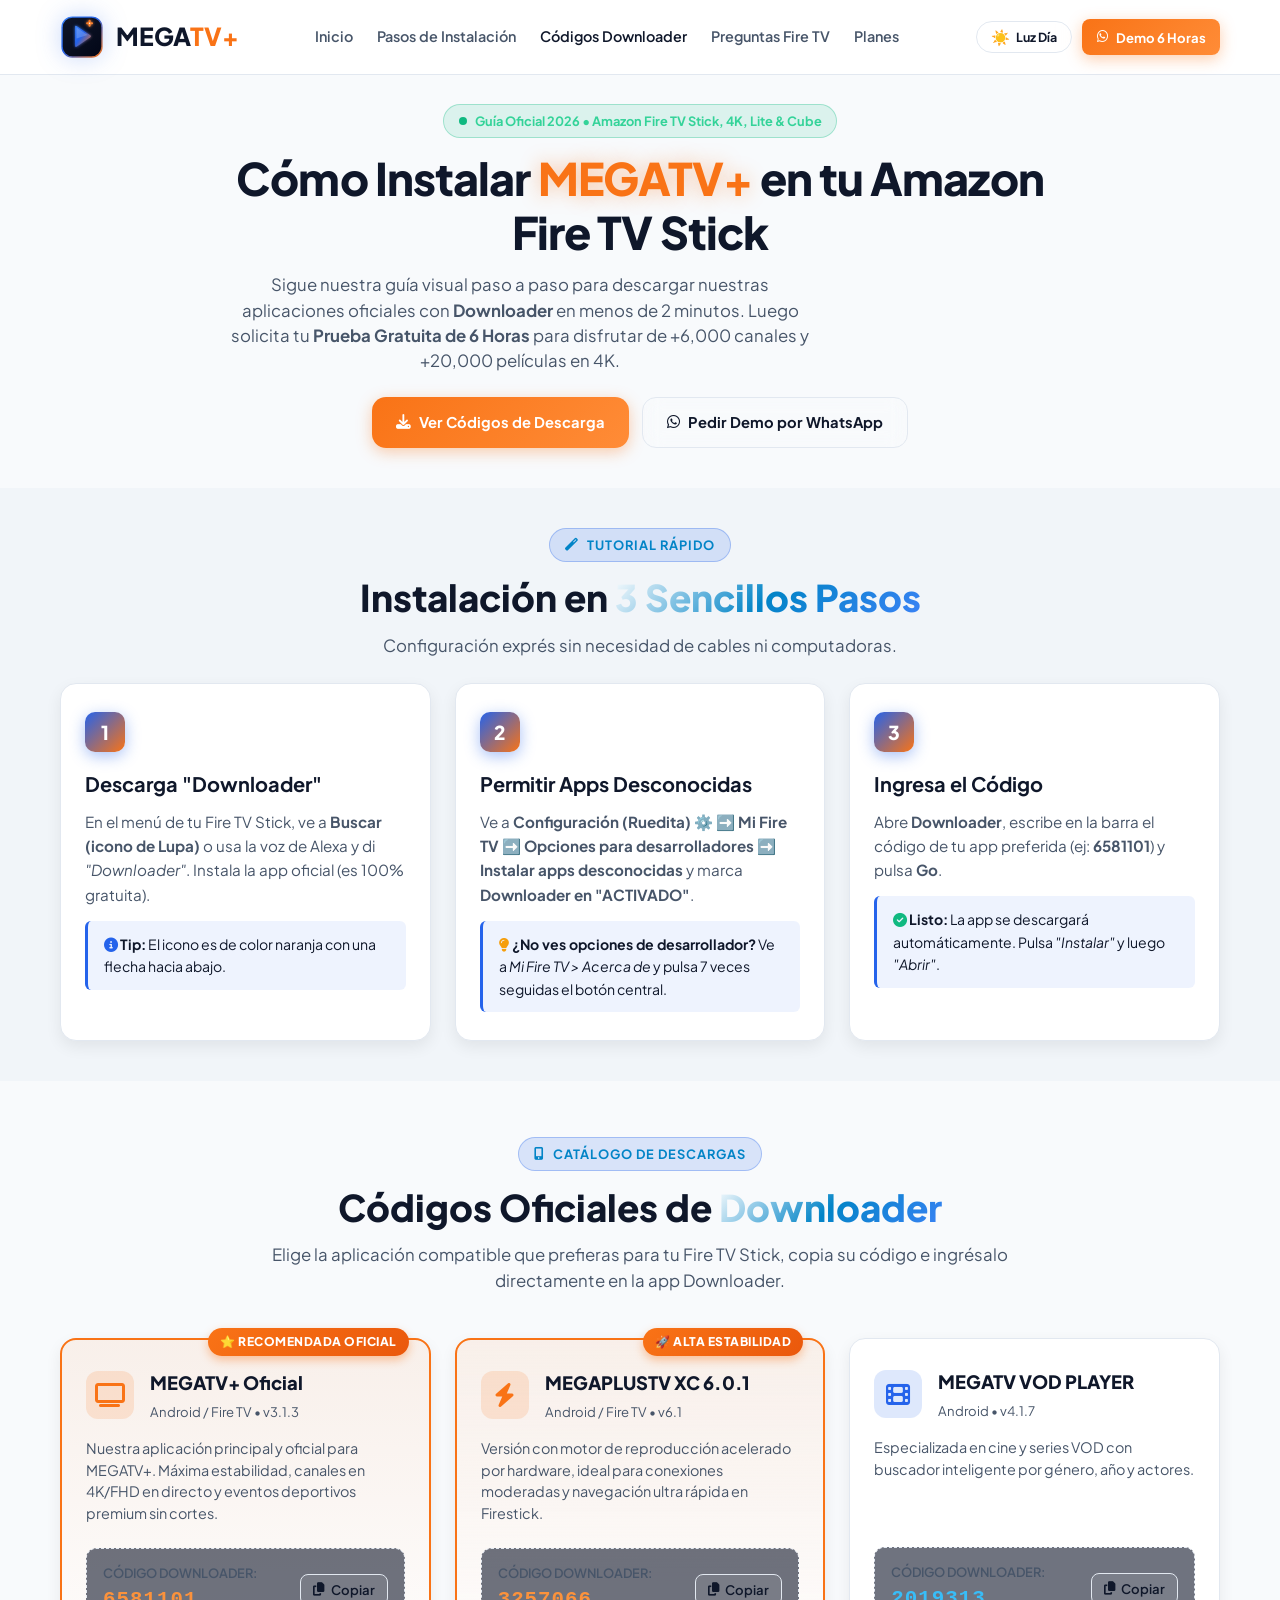
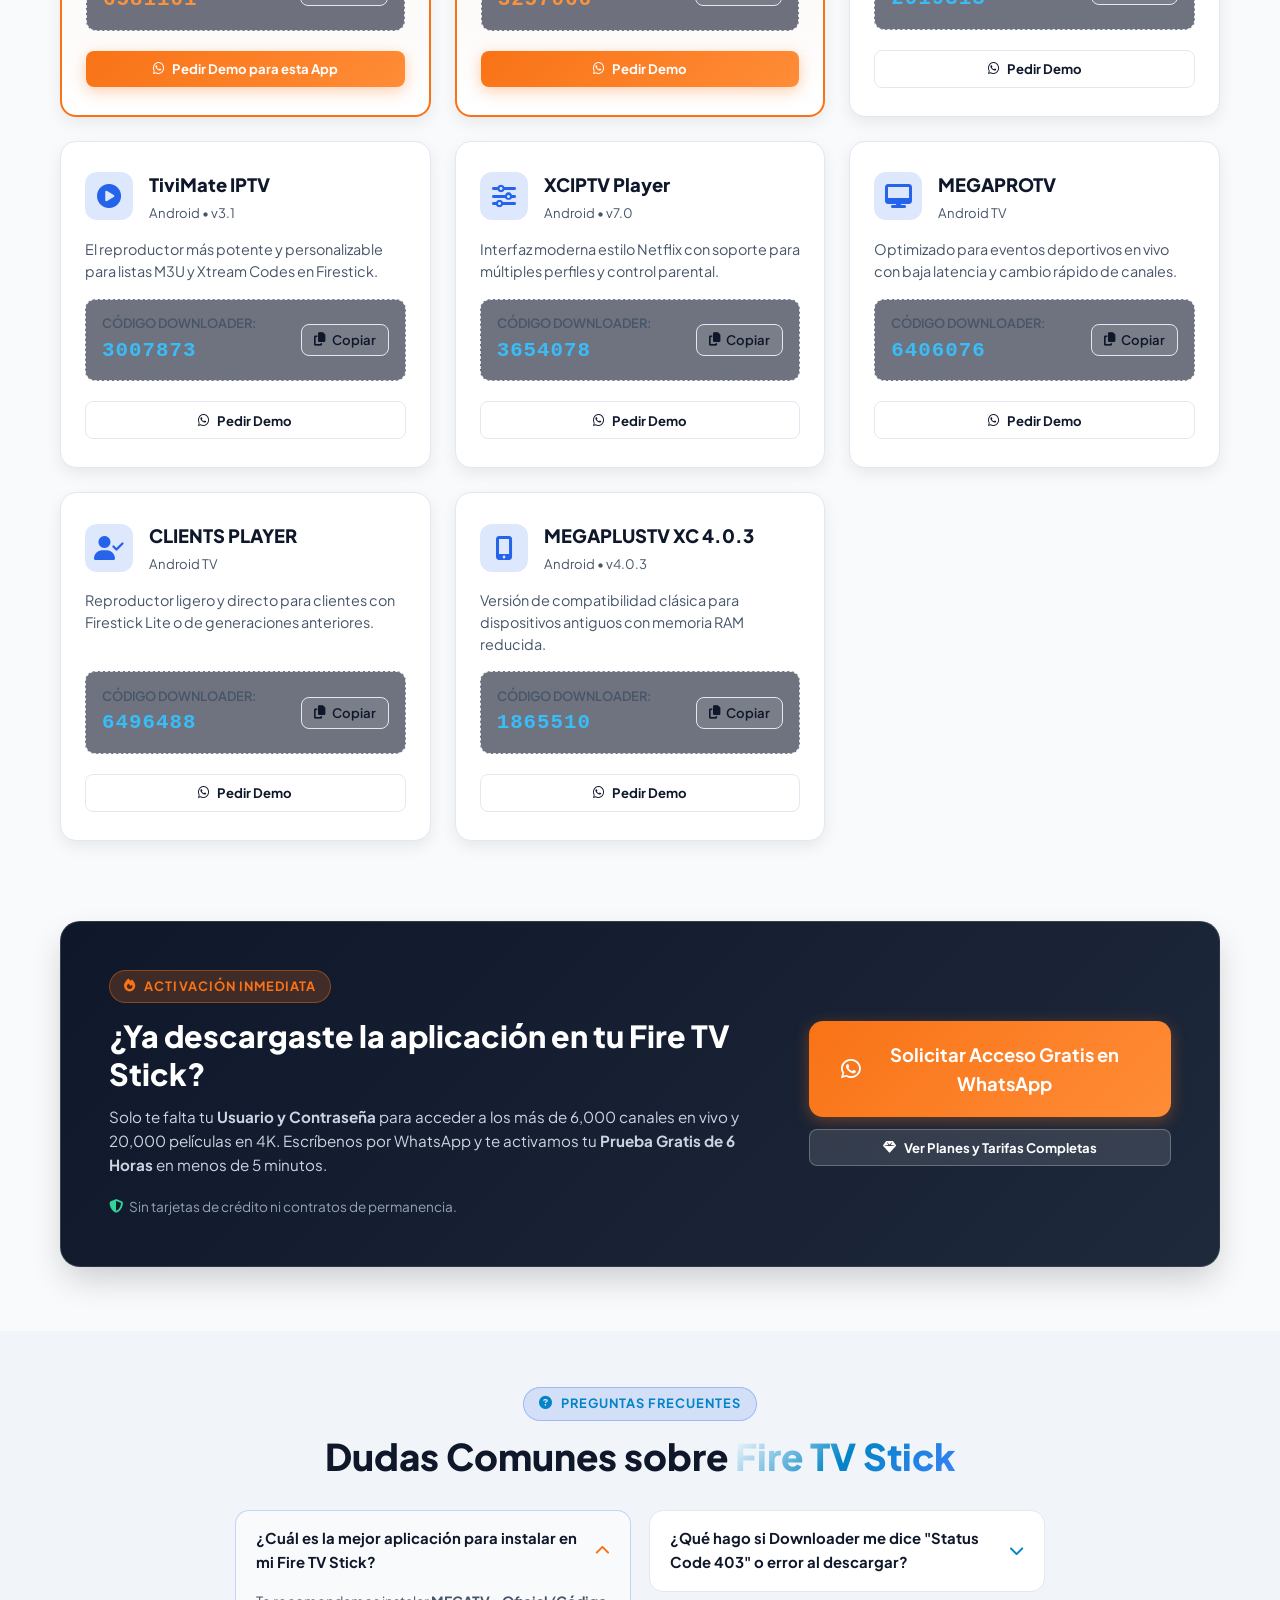
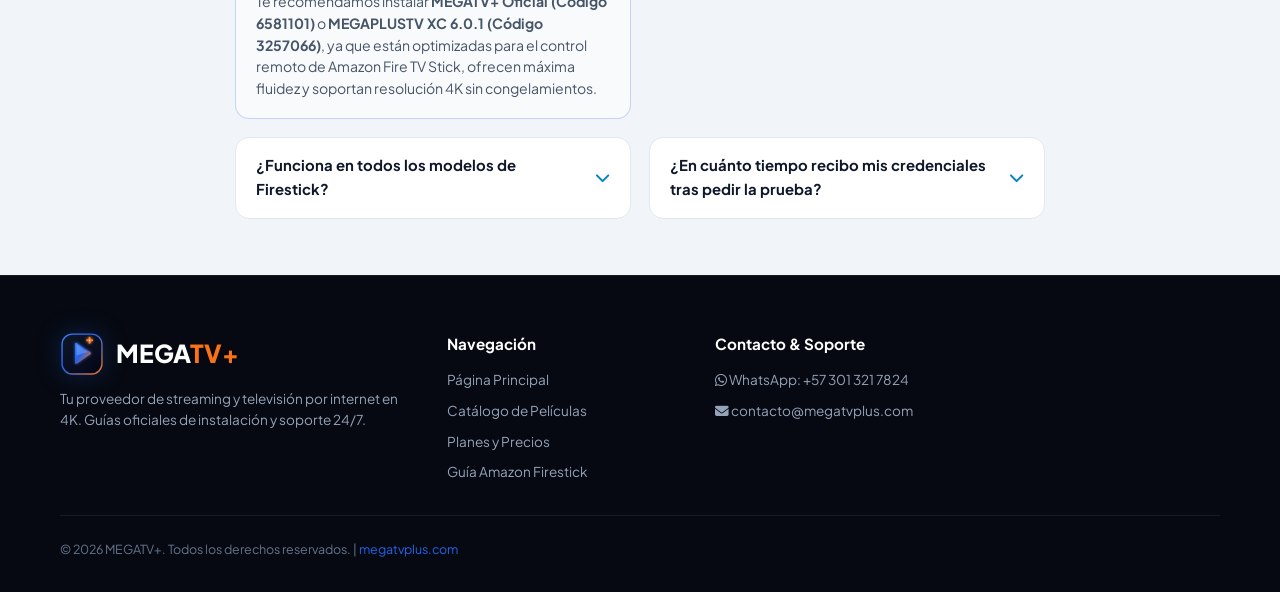
==== fire-stick.html @ 93d2b411 "feat(seo): add dedicated Amazon Fire TV Stick landing page with Downloader codes, guide, and Schema " ====
<!DOCTYPE html>
<html lang="es">
<head>
    <meta charset="UTF-8">
    <meta name="viewport" content="width=device-width, initial-scale=1.0">
    <title>Cómo Instalar MEGATV+ en Amazon Fire TV Stick | Guía 2026 & Códigos Downloader</title>
    
    <!-- Meta SEO Básico y Posicionamiento Internacional -->
    <meta name="description" content="Guía paso a paso 2026: Cómo instalar MEGATV+ en Amazon Fire TV Stick con la app Downloader. Códigos oficiales de descarga directa y solicita tu prueba gratis de 6 horas.">
    <meta name="keywords" content="como instalar iptv en firestick, instalar megatv fire tv stick, codigos downloader megatv, megatv plus downloader, tivimate firestick, megatv plus fire stick, iptv amazon fire tv, demo gratis iptv 6 horas">
    <meta name="author" content="MegaTV">
    <meta name="robots" content="index, follow, max-snippet:-1, max-image-preview:large, max-video-preview:-1">
    <link rel="canonical" href="https://megatvplus.com/fire-stick.html">

    <!-- Open Graph / Redes Sociales (Facebook, WhatsApp) -->
    <meta property="og:type" content="article">
    <meta property="og:site_name" content="MegaTV">
    <meta property="og:title" content="Cómo Instalar MEGATV+ en Amazon Fire TV Stick | Códigos Downloader Oficiales">
    <meta property="og:description" content="Aprende a instalar MEGATV+ en tu Amazon Firestick en 3 pasos con la app Downloader. Códigos oficiales y demo gratis de 6 horas por WhatsApp.">
    <meta property="og:image" content="https://images.unsplash.com/photo-1593784991095-a205069470b6?w=1200&auto=format&fit=crop&q=80">
    <meta property="og:url" content="https://megatvplus.com/fire-stick.html">
    <meta property="og:locale" content="es_LA">

    <!-- Twitter Cards -->
    <meta name="twitter:card" content="summary_large_image">
    <meta name="twitter:title" content="Guía de Instalación MEGATV+ en Amazon Fire TV Stick (2026)">
    <meta name="twitter:description" content="Descarga nuestras aplicaciones en tu Fire TV Stick con códigos de Downloader y activa tu prueba gratis de 6 horas.">
    <meta name="twitter:image" content="https://images.unsplash.com/photo-1593784991095-a205069470b6?w=1200&auto=format&fit=crop&q=80">

    <!-- Google Fonts & Font Awesome Icons -->
    <link rel="preconnect" href="https://fonts.googleapis.com">
    <link rel="preconnect" href="https://fonts.gstatic.com" crossorigin>
    <link href="https://fonts.googleapis.com/css2?family=Plus+Jakarta+Sans:wght@400;500;600;700;800&display=swap" rel="stylesheet">
    <link rel="stylesheet" href="https://cdnjs.cloudflare.com/ajax/libs/font-awesome/6.5.1/css/all.min.css" integrity="sha512-DTOQO9RWCH3ppGqcWaEA1BIZOC6xxalwEsw9c2QQeAIftl+Vegovlnee1c9QX4TctnWMn13TZye+giMm8e2LwA==" crossorigin="anonymous" referrerpolicy="no-referrer" />

    <!-- Favicon e Iconos -->
    <link rel="icon" type="image/svg+xml" href="assets/favicon.svg">
    <link rel="icon" type="image/png" sizes="128x128" href="assets/favicon.png">
    <link rel="apple-touch-icon" href="assets/favicon.png">

    <!-- Estilos CSS -->
    <link rel="stylesheet" href="css/styles.css?v=2.2">

    <!-- Estilos Específicos para la Guía y Apps Grid -->
    <style>
        .hero-guide {
            padding-top: 6.5rem;
            padding-bottom: 2rem;
            min-height: auto;
            display: block;
            text-align: center;
        }
        .guide-step-card {
            background: var(--bg-card);
            border: 1px solid var(--border-color);
            border-radius: 16px;
            padding: 1.75rem 1.5rem;
            position: relative;
            box-shadow: var(--shadow-md);
            transition: transform 0.3s ease, border-color 0.3s ease;
        }
        .guide-step-card:hover {
            transform: translateY(-4px);
            border-color: var(--primary);
        }
        .step-badge {
            display: inline-flex;
            align-items: center;
            justify-content: center;
            width: 40px;
            height: 40px;
            background: linear-gradient(135deg, var(--primary), var(--accent));
            color: #ffffff;
            font-size: 1.2rem;
            font-weight: 800;
            border-radius: 10px;
            margin-bottom: 1rem;
            box-shadow: 0 4px 15px rgba(37, 99, 235, 0.4);
        }
        .step-title {
            font-size: 1.25rem;
            font-weight: 700;
            color: var(--text-main);
            margin-bottom: 0.6rem;
        }
        .step-desc {
            color: var(--text-muted);
            line-height: 1.6;
            font-size: 0.95rem;
        }
        .step-tip {
            margin-top: 0.85rem;
            padding: 0.75rem 1rem;
            background: rgba(37, 99, 235, 0.08);
            border-left: 3px solid var(--primary);
            border-radius: 6px;
            font-size: 0.88rem;
            color: var(--text-main);
        }
        .apps-grid {
            display: grid;
            grid-template-columns: repeat(auto-fill, minmax(280px, 1fr));
            gap: 1.5rem;
            margin-top: 2rem;
        }
        .app-item-card {
            background: var(--bg-card);
            border: 1px solid var(--border-color);
            border-radius: 16px;
            padding: 1.75rem 1.5rem;
            display: flex;
            flex-direction: column;
            justify-content: space-between;
            position: relative;
            box-shadow: var(--shadow-md);
            transition: all 0.3s ease;
        }
        .app-item-card:hover {
            transform: translateY(-5px);
            border-color: var(--accent);
            box-shadow: var(--shadow-lg);
        }
        .app-item-card.featured {
            border: 2px solid var(--accent);
            background: linear-gradient(180deg, rgba(249, 115, 22, 0.08) 0%, var(--bg-card) 100%);
        }
        .featured-pill {
            position: absolute;
            top: -12px;
            right: 20px;
            background: linear-gradient(135deg, var(--accent), #ea580c);
            color: #ffffff;
            font-size: 0.75rem;
            font-weight: 800;
            text-transform: uppercase;
            padding: 0.25rem 0.75rem;
            border-radius: 20px;
            letter-spacing: 0.5px;
            box-shadow: 0 4px 10px rgba(249, 115, 22, 0.4);
        }
        .app-header {
            display: flex;
            align-items: center;
            gap: 1rem;
            margin-bottom: 1rem;
        }
        .app-icon-box {
            width: 48px;
            height: 48px;
            border-radius: 12px;
            background: rgba(37, 99, 235, 0.15);
            display: flex;
            align-items: center;
            justify-content: center;
            color: var(--primary);
            font-size: 1.5rem;
            flex-shrink: 0;
        }
        .app-item-card.featured .app-icon-box {
            background: rgba(249, 115, 22, 0.15);
            color: var(--accent);
        }
        .app-name {
            font-size: 1.15rem;
            font-weight: 800;
            color: var(--text-main);
            margin: 0;
        }
        .app-meta {
            font-size: 0.82rem;
            color: var(--text-muted);
            margin-top: 0.2rem;
        }
        .app-code-box {
            background: rgba(15, 23, 42, 0.6);
            border: 1px dashed var(--border-color);
            border-radius: 10px;
            padding: 0.85rem 1rem;
            margin: 1rem 0 1.25rem 0;
            display: flex;
            align-items: center;
            justify-content: space-between;
        }
        .app-code-label {
            font-size: 0.8rem;
            color: var(--text-muted);
            text-transform: uppercase;
            font-weight: 600;
        }
        .app-code-num {
            font-size: 1.3rem;
            font-weight: 800;
            color: #38bdf8;
            letter-spacing: 1px;
            font-family: monospace;
        }
        .app-item-card.featured .app-code-num {
            color: #fb923c;
        }
        .copy-code-btn {
            background: rgba(255, 255, 255, 0.08);
            color: var(--text-main);
            border: 1px solid var(--border-color);
            border-radius: 8px;
            padding: 0.4rem 0.75rem;
            font-size: 0.82rem;
            font-weight: 600;
            cursor: pointer;
            transition: all 0.2s ease;
            display: inline-flex;
            align-items: center;
            gap: 0.4rem;
        }
        .copy-code-btn:hover {
            background: var(--primary);
            color: #ffffff;
            border-color: var(--primary);
        }
        .copy-code-btn.copied {
            background: #10b981;
            color: #ffffff;
            border-color: #10b981;
        }
        .step-indicator-grid {
            display: grid;
            grid-template-columns: repeat(3, 1fr);
            gap: 1.5rem;
            margin-top: 1.5rem;
        }
        @media (max-width: 768px) {
            .step-indicator-grid {
                grid-template-columns: 1fr;
            }
        }
    </style>

    <!-- Schema.org HowTo & FAQPage JSON-LD -->
    <script type="application/ld+json">
    {
      "@context": "https://schema.org",
      "@graph": [
        {
          "@type": "HowTo",
          "name": "Cómo Instalar MEGATV+ en Amazon Fire TV Stick con Downloader",
          "description": "Guía paso a paso para descargar e instalar las aplicaciones oficiales de MEGATV+ en cualquier Amazon Fire TV Stick mediante la app Downloader.",
          "totalTime": "PT5M",
          "supply": [
            {
              "@type": "HowToSupply",
              "name": "Conexión a Internet"
            },
            {
              "@type": "HowToSupply",
              "name": "Dispositivo Amazon Fire TV Stick"
            }
          ],
          "tool": [
            {
              "@type": "HowToTool",
              "name": "App Downloader de Amazon Appstore"
            }
          ],
          "step": [
            {
              "@type": "HowToStep",
              "name": "Instalar Downloader",
              "text": "En tu Fire TV Stick, ve a la opción Buscar (Lupa), escribe 'Downloader' y descárgala gratis desde la tienda de Amazon.",
              "position": 1
            },
            {
              "@type": "HowToStep",
              "name": "Habilitar Apps Desconocidas",
              "text": "Ve a Configuración > Mi Fire TV > Opciones para desarrolladores e ingresa a 'Instalar apps desconocidas' para activar el permiso a Downloader.",
              "position": 2
            },
            {
              "@type": "HowToStep",
              "name": "Ingresar el Código de MEGATV+",
              "text": "Abre Downloader, escribe el código 6581101 (para MEGATV+) o 3257066 (para MEGAPLUSTV XC) y pulsa 'Go' para descargar e instalar.",
              "position": 3
            },
            {
              "@type": "HowToStep",
              "name": "Solicitar Demo y Activar",
              "text": "Abre la app instalada y solicita tu prueba gratis de 6 horas por WhatsApp para recibir tu usuario y contraseña de inmediato.",
              "position": 4
            }
          ]
        },
        {
          "@type": "FAQPage",
          "@id": "https://megatvplus.com/fire-stick.html#faq",
          "mainEntity": [
            {
              "@type": "Question",
              "name": "¿Cuál es el código de Downloader para MEGATV+ en Firestick?",
              "acceptedAnswer": {
                "@type": "Answer",
                "text": "El código oficial recomendado para la aplicación principal MEGATV+ en Fire TV es 6581101. También puedes usar MEGAPLUSTV XC con el código 3257066 o TiviMate con el código 3007873."
              }
            },
            {
              "@type": "Question",
              "name": "¿Qué hago si no me aparecen las Opciones para Desarrolladores en mi Firestick?",
              "acceptedAnswer": {
                "@type": "Answer",
                "text": "En los Fire TV más recientes, ve a Configuración > Mi Fire TV > Acerca de, y presiona el botón central del control 7 veces consecutivas sobre el nombre de tu dispositivo hasta que aparezca el mensaje 'Ya eres un desarrollador'."
              }
            },
            {
              "@type": "Question",
              "name": "¿Puedo probar el servicio gratis en mi Fire TV antes de pagar?",
              "acceptedAnswer": {
                "@type": "Answer",
                "text": "Sí, ofrecemos una prueba de demostración gratuita de 6 horas para que pruebes los más de 6,000 canales y 20,000 películas en 4K en tu Firestick sin tarjeta de crédito."
              }
            }
          ]
        }
      ]
    }
    </script>
</head>
<body>

    <!-- ==========================================================================
         1. ENCABEZADO Y NAVEGACIÓN
         ========================================================================== -->
    <header class="header">
        <div class="container nav-container">
            <a href="index.html" class="logo">
                <div class="logo-icon">
                    <img src="assets/favicon.svg" alt="MEGATV+ Logo" style="width: 100%; height: 100%; display: block;">
                </div>
                <div class="logo-text">MEGA<span>TV+</span></div>
            </a>

            <nav class="nav-menu" id="navMenu">
                <a href="index.html#inicio" class="nav-link">Inicio</a>
                <a href="#pasos" class="nav-link">Pasos de Instalación</a>
                <a href="#apps" class="nav-link active">Códigos Downloader</a>
                <a href="#faq-firestick" class="nav-link">Preguntas Fire TV</a>
                <a href="index.html#planes" class="nav-link">Planes</a>
            </nav>

            <div class="nav-actions">
                <button class="theme-switch-btn" id="themeSwitchBtn" aria-label="Cambiar tema">
                    <span class="theme-switch-icon" id="themeSwitchIcon">☀️</span>
                    <span class="theme-switch-text" id="themeSwitchText">Luz Día</span>
                </button>
                <a href="https://wa.me/573013217824?text=Hola!%20Tengo%20un%20Amazon%20Fire%20TV%20Stick%20y%20quiero%20mi%20Prueba%20Gratis%20de%206%20horas%20de%20MEGATV%2B." target="_blank" rel="noopener noreferrer" class="btn btn-primary btn-sm">
                    <i class="fab fa-whatsapp"></i> Demo 6 Horas
                </a>
            </div>
        </div>
    </header>

    <!-- ==========================================================================
         2. HERO SECTION COMPACTA (SIN SCROLL EXCESIVO)
         ========================================================================== -->
    <section class="hero-guide">
        <div class="container">
            <div style="max-width: 820px; margin: 0 auto; text-align: center;">
                <div class="hero-badge-live" style="margin-bottom: 0.85rem;">
                    <span class="pulse-dot"></span> Guía Oficial 2026 • Amazon Fire TV Stick, 4K, Lite & Cube
                </div>
                <h1 class="hero-title" style="font-size: clamp(1.85rem, 4.5vw, 2.8rem); margin-bottom: 0.85rem; line-height: 1.2;">
                    Cómo Instalar <span class="highlight-orange">MEGATV+</span> en tu Amazon Fire TV Stick
                </h1>
                <p class="hero-subtitle" style="font-size: 1.05rem; margin-bottom: 1.5rem; line-height: 1.5;">
                    Sigue nuestra guía visual paso a paso para descargar nuestras aplicaciones oficiales con <strong>Downloader</strong> en menos de 2 minutos. Luego solicita tu <strong>Prueba Gratuita de 6 Horas</strong> para disfrutar de +6,000 canales y +20,000 películas en 4K.
                </p>
                <div class="hero-cta-group" style="justify-content: center; margin-bottom: 0.5rem;">
                    <a href="#apps" class="btn btn-primary">
                        <i class="fas fa-download"></i> Ver Códigos de Descarga
                    </a>
                    <a href="https://wa.me/573013217824?text=Hola!%20Ya%20tengo%20instalada%20la%20app%20en%20mi%20Amazon%20Fire%20TV%20Stick%20y%20quiero%20mi%20Prueba%20Gratis%20de%206%20horas%20de%20MEGATV%2B." target="_blank" rel="noopener noreferrer" class="btn btn-secondary">
                        <i class="fab fa-whatsapp"></i> Pedir Demo por WhatsApp
                    </a>
                </div>
            </div>
        </div>
    </section>

    <!-- ==========================================================================
         3. GUÍA EN 3 PASOS (COMPACTA)
         ========================================================================== -->
    <section id="pasos" style="padding: 2.5rem 0; background: var(--bg-secondary);">
        <div class="container">
            <div class="section-header" style="margin-bottom: 1.5rem;">
                <span class="section-tag"><i class="fas fa-magic"></i> Tutorial Rápido</span>
                <h2 class="section-title">Instalación en <span class="gradient-text">3 Sencillos Pasos</span></h2>
                <p class="section-subtitle">Configuración exprés sin necesidad de cables ni computadoras.</p>
            </div>

            <div class="step-indicator-grid">
                <!-- Paso 1 -->
                <div class="guide-step-card">
                    <div class="step-badge">1</div>
                    <h3 class="step-title">Descarga "Downloader"</h3>
                    <p class="step-desc">
                        En el menú de tu Fire TV Stick, ve a <strong>Buscar (icono de Lupa)</strong> o usa la voz de Alexa y di <em>"Downloader"</em>. Instala la app oficial (es 100% gratuita).
                    </p>
                    <div class="step-tip">
                        <i class="fas fa-info-circle" style="color: var(--primary);"></i> <strong>Tip:</strong> El icono es de color naranja con una flecha hacia abajo.
                    </div>
                </div>

                <!-- Paso 2 -->
                <div class="guide-step-card">
                    <div class="step-badge">2</div>
                    <h3 class="step-title">Permitir Apps Desconocidas</h3>
                    <p class="step-desc">
                        Ve a <strong>Configuración (Ruedita) ⚙️ ➡️ Mi Fire TV ➡️ Opciones para desarrolladores ➡️ Instalar apps desconocidas</strong> y marca <strong>Downloader en "ACTIVADO"</strong>.
                    </p>
                    <div class="step-tip">
                        <i class="fas fa-lightbulb" style="color: #f59e0b;"></i> <strong>¿No ves opciones de desarrollador?</strong> Ve a <em>Mi Fire TV > Acerca de</em> y pulsa 7 veces seguidas el botón central.
                    </div>
                </div>

                <!-- Paso 3 -->
                <div class="guide-step-card">
                    <div class="step-badge">3</div>
                    <h3 class="step-title">Ingresa el Código</h3>
                    <p class="step-desc">
                        Abre <strong>Downloader</strong>, escribe en la barra el código de tu app preferida (ej: <strong>6581101</strong>) y pulsa <strong>Go</strong>.
                    </p>
                    <div class="step-tip">
                        <i class="fas fa-check-circle" style="color: #10b981;"></i> <strong>Listo:</strong> La app se descargará automáticamente. Pulsa <em>"Instalar"</em> y luego <em>"Abrir"</em>.
                    </div>
                </div>
            </div>
        </div>
    </section>

    <!-- ==========================================================================
         4. VITRINA DE APLICACIONES Y CÓDIGOS DOWNLOADER
         ========================================================================== -->
    <section id="apps" style="padding: 3.5rem 0;">
        <div class="container">
            <div class="section-header">
                <span class="section-tag"><i class="fas fa-mobile-alt"></i> Catálogo de Descargas</span>
                <h2 class="section-title">Códigos Oficiales de <span class="gradient-text">Downloader</span></h2>
                <p class="section-subtitle">Elige la aplicación compatible que prefieras para tu Fire TV Stick, copia su código e ingrésalo directamente en la app Downloader.</p>
            </div>

            <div class="apps-grid">
                
                <!-- 1. MEGATV+ Oficial (DESTACADA) -->
                <div class="app-item-card featured">
                    <span class="featured-pill">⭐ RECOMENDADA OFICIAL</span>
                    <div>
                        <div class="app-header">
                            <div class="app-icon-box">
                                <i class="fas fa-tv"></i>
                            </div>
                            <div>
                                <h3 class="app-name">MEGATV+ Oficial</h3>
                                <div class="app-meta">Android / Fire TV • v3.1.3</div>
                            </div>
                        </div>
                        <p style="font-size: 0.9rem; color: var(--text-muted); line-height: 1.5; margin-bottom: 0.5rem;">
                            Nuestra aplicación principal y oficial para MEGATV+. Máxima estabilidad, canales en 4K/FHD en directo y eventos deportivos premium sin cortes.
                        </p>
                    </div>

                    <div>
                        <div class="app-code-box">
                            <div>
                                <div class="app-code-label">Código Downloader:</div>
                                <div class="app-code-num" id="code-megatvplus">6581101</div>
                            </div>
                            <button class="copy-code-btn" onclick="copyCode('6581101', this)">
                                <i class="fas fa-copy"></i> Copiar
                            </button>
                        </div>
                        <a href="https://wa.me/573013217824?text=Hola!%20Ya%20descargu%C3%A9%20MEGATV%2B%20(c%C3%B3digo%206581101)%20en%20mi%20Fire%20TV%20Stick%20y%20quiero%20mi%20Prueba%20Gratis%20de%206%20horas." target="_blank" rel="noopener noreferrer" class="btn btn-primary btn-full btn-sm">
                            <i class="fab fa-whatsapp"></i> Pedir Demo para esta App
                        </a>
                    </div>
                </div>

                <!-- 2. MEGAPLUSTV XC 6.0.1 (DESTACADA ALTERNATIVA) -->
                <div class="app-item-card featured">
                    <span class="featured-pill">🚀 ALTA ESTABILIDAD</span>
                    <div>
                        <div class="app-header">
                            <div class="app-icon-box">
                                <i class="fas fa-bolt"></i>
                            </div>
                            <div>
                                <h3 class="app-name">MEGAPLUSTV XC 6.0.1</h3>
                                <div class="app-meta">Android / Fire TV • v6.1</div>
                            </div>
                        </div>
                        <p style="font-size: 0.9rem; color: var(--text-muted); line-height: 1.5; margin-bottom: 0.5rem;">
                            Versión con motor de reproducción acelerado por hardware, ideal para conexiones moderadas y navegación ultra rápida en Firestick.
                        </p>
                    </div>

                    <div>
                        <div class="app-code-box">
                            <div>
                                <div class="app-code-label">Código Downloader:</div>
                                <div class="app-code-num">3257066</div>
                            </div>
                            <button class="copy-code-btn" onclick="copyCode('3257066', this)">
                                <i class="fas fa-copy"></i> Copiar
                            </button>
                        </div>
                        <a href="https://wa.me/573013217824?text=Hola!%20Descargu%C3%A9%20MEGAPLUSTV%20XC%20(c%C3%B3digo%203257066)%20en%20mi%20Firestick%20y%20quiero%20mi%20Demo%20Gratis." target="_blank" rel="noopener noreferrer" class="btn btn-primary btn-full btn-sm">
                            <i class="fab fa-whatsapp"></i> Pedir Demo
                        </a>
                    </div>
                </div>

                <!-- 3. MEGATV VOD PLAYER -->
                <div class="app-item-card">
                    <div>
                        <div class="app-header">
                            <div class="app-icon-box">
                                <i class="fas fa-film"></i>
                            </div>
                            <div>
                                <h3 class="app-name">MEGATV VOD PLAYER</h3>
                                <div class="app-meta">Android • v4.1.7</div>
                            </div>
                        </div>
                        <p style="font-size: 0.9rem; color: var(--text-muted); line-height: 1.5;">
                            Especializada en cine y series VOD con buscador inteligente por género, año y actores.
                        </p>
                    </div>

                    <div>
                        <div class="app-code-box">
                            <div>
                                <div class="app-code-label">Código Downloader:</div>
                                <div class="app-code-num">2019313</div>
                            </div>
                            <button class="copy-code-btn" onclick="copyCode('2019313', this)">
                                <i class="fas fa-copy"></i> Copiar
                            </button>
                        </div>
                        <a href="https://wa.me/573013217824?text=Hola!%20Ya%20descargu%C3%A9%20MEGATV%20VOD%20PLAYER%20(c%C3%B3digo%202019313)%20y%20quiero%20mi%20Demo%20Gratis." target="_blank" rel="noopener noreferrer" class="btn btn-secondary btn-full btn-sm">
                            <i class="fab fa-whatsapp"></i> Pedir Demo
                        </a>
                    </div>
                </div>

                <!-- 4. TiviMate -->
                <div class="app-item-card">
                    <div>
                        <div class="app-header">
                            <div class="app-icon-box">
                                <i class="fas fa-play-circle"></i>
                            </div>
                            <div>
                                <h3 class="app-name">TiviMate IPTV</h3>
                                <div class="app-meta">Android • v3.1</div>
                            </div>
                        </div>
                        <p style="font-size: 0.9rem; color: var(--text-muted); line-height: 1.5;">
                            El reproductor más potente y personalizable para listas M3U y Xtream Codes en Firestick.
                        </p>
                    </div>

                    <div>
                        <div class="app-code-box">
                            <div>
                                <div class="app-code-label">Código Downloader:</div>
                                <div class="app-code-num">3007873</div>
                            </div>
                            <button class="copy-code-btn" onclick="copyCode('3007873', this)">
                                <i class="fas fa-copy"></i> Copiar
                            </button>
                        </div>
                        <a href="https://wa.me/573013217824?text=Hola!%20Ya%20instal%C3%A9%20TiviMate%20(c%C3%B3digo%203007873)%20y%20quiero%20mi%20lista%20de%20Prueba%20Gratis." target="_blank" rel="noopener noreferrer" class="btn btn-secondary btn-full btn-sm">
                            <i class="fab fa-whatsapp"></i> Pedir Demo
                        </a>
                    </div>
                </div>

                <!-- 5. XCIPTV -->
                <div class="app-item-card">
                    <div>
                        <div class="app-header">
                            <div class="app-icon-box">
                                <i class="fas fa-sliders-h"></i>
                            </div>
                            <div>
                                <h3 class="app-name">XCIPTV Player</h3>
                                <div class="app-meta">Android • v7.0</div>
                            </div>
                        </div>
                        <p style="font-size: 0.9rem; color: var(--text-muted); line-height: 1.5;">
                            Interfaz moderna estilo Netflix con soporte para múltiples perfiles y control parental.
                        </p>
                    </div>

                    <div>
                        <div class="app-code-box">
                            <div>
                                <div class="app-code-label">Código Downloader:</div>
                                <div class="app-code-num">3654078</div>
                            </div>
                            <button class="copy-code-btn" onclick="copyCode('3654078', this)">
                                <i class="fas fa-copy"></i> Copiar
                            </button>
                        </div>
                        <a href="https://wa.me/573013217824?text=Hola!%20Tengo%20instalado%20XCIPTV%20(c%C3%B3digo%203654078)%20y%20quiero%20mi%20Prueba%20Gratis." target="_blank" rel="noopener noreferrer" class="btn btn-secondary btn-full btn-sm">
                            <i class="fab fa-whatsapp"></i> Pedir Demo
                        </a>
                    </div>
                </div>

                <!-- 6. MEGAPROTV -->
                <div class="app-item-card">
                    <div>
                        <div class="app-header">
                            <div class="app-icon-box">
                                <i class="fas fa-desktop"></i>
                            </div>
                            <div>
                                <h3 class="app-name">MEGAPROTV</h3>
                                <div class="app-meta">Android TV</div>
                            </div>
                        </div>
                        <p style="font-size: 0.9rem; color: var(--text-muted); line-height: 1.5;">
                            Optimizado para eventos deportivos en vivo con baja latencia y cambio rápido de canales.
                        </p>
                    </div>

                    <div>
                        <div class="app-code-box">
                            <div>
                                <div class="app-code-label">Código Downloader:</div>
                                <div class="app-code-num">6406076</div>
                            </div>
                            <button class="copy-code-btn" onclick="copyCode('6406076', this)">
                                <i class="fas fa-copy"></i> Copiar
                            </button>
                        </div>
                        <a href="https://wa.me/573013217824?text=Hola!%20Instal%C3%A9%20MEGAPROTV%20(c%C3%B3digo%206406076)%20y%20quiero%20mi%20Demo%20Gratis." target="_blank" rel="noopener noreferrer" class="btn btn-secondary btn-full btn-sm">
                            <i class="fab fa-whatsapp"></i> Pedir Demo
                        </a>
                    </div>
                </div>

                <!-- 7. CLIENTS PLAYER -->
                <div class="app-item-card">
                    <div>
                        <div class="app-header">
                            <div class="app-icon-box">
                                <i class="fas fa-user-check"></i>
                            </div>
                            <div>
                                <h3 class="app-name">CLIENTS PLAYER</h3>
                                <div class="app-meta">Android TV</div>
                            </div>
                        </div>
                        <p style="font-size: 0.9rem; color: var(--text-muted); line-height: 1.5;">
                            Reproductor ligero y directo para clientes con Firestick Lite o de generaciones anteriores.
                        </p>
                    </div>

                    <div>
                        <div class="app-code-box">
                            <div>
                                <div class="app-code-label">Código Downloader:</div>
                                <div class="app-code-num">6496488</div>
                            </div>
                            <button class="copy-code-btn" onclick="copyCode('6496488', this)">
                                <i class="fas fa-copy"></i> Copiar
                            </button>
                        </div>
                        <a href="https://wa.me/573013217824?text=Hola!%20Instal%C3%A9%20CLIENTS%20PLAYER%20(c%C3%B3digo%206496488)%20y%20quiero%20mi%20Demo%20Gratis." target="_blank" rel="noopener noreferrer" class="btn btn-secondary btn-full btn-sm">
                            <i class="fab fa-whatsapp"></i> Pedir Demo
                        </a>
                    </div>
                </div>

                <!-- 8. MEGAPLUSTV XC 4.0.3 -->
                <div class="app-item-card">
                    <div>
                        <div class="app-header">
                            <div class="app-icon-box">
                                <i class="fas fa-mobile-alt"></i>
                            </div>
                            <div>
                                <h3 class="app-name">MEGAPLUSTV XC 4.0.3</h3>
                                <div class="app-meta">Android • v4.0.3</div>
                            </div>
                        </div>
                        <p style="font-size: 0.9rem; color: var(--text-muted); line-height: 1.5;">
                            Versión de compatibilidad clásica para dispositivos antiguos con memoria RAM reducida.
                        </p>
                    </div>

                    <div>
                        <div class="app-code-box">
                            <div>
                                <div class="app-code-label">Código Downloader:</div>
                                <div class="app-code-num">1865510</div>
                            </div>
                            <button class="copy-code-btn" onclick="copyCode('1865510', this)">
                                <i class="fas fa-copy"></i> Copiar
                            </button>
                        </div>
                        <a href="https://wa.me/573013217824?text=Hola!%20Instal%C3%A9%20MEGAPLUSTV%20XC%204.0.3%20(c%C3%B3digo%201865510)%20y%20quiero%20mi%20Demo%20Gratis." target="_blank" rel="noopener noreferrer" class="btn btn-secondary btn-full btn-sm">
                            <i class="fab fa-whatsapp"></i> Pedir Demo
                        </a>
                    </div>
                </div>

            </div>
        </div>
    </section>

    <!-- ==========================================================================
         5. BANNER CTA DE ACTIVACIÓN (COMPACTO)
         ========================================================================== -->
    <section style="padding: 1.5rem 0 4rem 0;">
        <div class="container">
            <div class="demo-banner">
                <div class="demo-content-grid">
                    <div>
                        <span class="section-tag" style="background: rgba(249, 115, 22, 0.2); border-color: rgba(249, 115, 22, 0.4); color: var(--accent);">
                            <i class="fas fa-fire"></i> Activación Inmediata
                        </span>
                        <h2 class="demo-title">¿Ya descargaste la aplicación en tu Fire TV Stick?</h2>
                        <p class="demo-desc">
                            Solo te falta tu <strong>Usuario y Contraseña</strong> para acceder a los más de 6,000 canales en vivo y 20,000 películas en 4K. Escríbenos por WhatsApp y te activamos tu <strong>Prueba Gratis de 6 Horas</strong> en menos de 5 minutos.
                        </p>
                        <div class="demo-security-note">
                            <i class="fas fa-shield-alt" style="color: #34d399;"></i> Sin tarjetas de crédito ni contratos de permanencia.
                        </div>
                    </div>
                    <div class="demo-actions">
                        <a href="https://wa.me/573013217824?text=Hola!%20Ya%20instal%C3%A9%20la%20app%20en%20mi%20Amazon%20Fire%20TV%20Stick%20y%20quiero%20mis%20datos%20de%20acceso%20para%20la%20Demo%20Gratis%20de%206%20horas." target="_blank" rel="noopener noreferrer" class="btn btn-primary btn-full" style="font-size: 1.15rem; padding: 1.15rem 2rem;">
                            <i class="fab fa-whatsapp" style="font-size: 1.4rem;"></i> Solicitar Acceso Gratis en WhatsApp
                        </a>
                        <a href="index.html#planes" class="btn btn-secondary btn-full btn-sm">
                            <i class="fas fa-gem"></i> Ver Planes y Tarifas Completas
                        </a>
                    </div>
                </div>
            </div>
        </div>
    </section>

    <!-- ==========================================================================
         6. PREGUNTAS FRECUENTES FIRESTICK
         ========================================================================== -->
    <section id="faq-firestick" style="padding: 3.5rem 0; background: var(--bg-secondary);">
        <div class="container" style="max-width: 850px;">
            <div class="section-header" style="margin-bottom: 2rem;">
                <span class="section-tag"><i class="fas fa-question-circle"></i> Preguntas Frecuentes</span>
                <h2 class="section-title">Dudas Comunes sobre <span class="gradient-text">Fire TV Stick</span></h2>
            </div>

            <div class="faq-list">
                <div class="faq-item active">
                    <div class="faq-question">
                        <span>¿Cuál es la mejor aplicación para instalar en mi Fire TV Stick?</span>
                        <i class="fas fa-chevron-down faq-icon"></i>
                    </div>
                    <div class="faq-answer">
                        <p>Te recomendamos instalar <strong>MEGATV+ Oficial (Código 6581101)</strong> o <strong>MEGAPLUSTV XC 6.0.1 (Código 3257066)</strong>, ya que están optimizadas para el control remoto de Amazon Fire TV Stick, ofrecen máxima fluidez y soportan resolución 4K sin congelamientos.</p>
                    </div>
                </div>

                <div class="faq-item">
                    <div class="faq-question">
                        <span>¿Qué hago si Downloader me dice "Status Code 403" o error al descargar?</span>
                        <i class="fas fa-chevron-down faq-icon"></i>
                    </div>
                    <div class="faq-answer">
                        <p>Asegúrate de haber ingresado únicamente los números del código (por ejemplo <code>6581101</code>) sin espacios. Si persiste, verifica que la app Downloader tenga concedidos los permisos de almacenamiento en tu dispositivo.</p>
                    </div>
                </div>

                <div class="faq-item">
                    <div class="faq-question">
                        <span>¿Funciona en todos los modelos de Firestick?</span>
                        <i class="fas fa-chevron-down faq-icon"></i>
                    </div>
                    <div class="faq-answer">
                        <p>Sí, nuestras aplicaciones son 100% compatibles con todos los modelos: Fire TV Stick Lite, Fire TV Stick HD (2ª y 3ª gen), Fire TV Stick 4K, 4K Max y Fire TV Cube.</p>
                    </div>
                </div>

                <div class="faq-item">
                    <div class="faq-question">
                        <span>¿En cuánto tiempo recibo mis credenciales tras pedir la prueba?</span>
                        <i class="fas fa-chevron-down faq-icon"></i>
                    </div>
                    <div class="faq-answer">
                        <p>Nuestro equipo de soporte te responderá por WhatsApp en menos de 5 minutos con tu Usuario, Contraseña y URL del Servidor para que comiences a disfrutar de inmediato.</p>
                    </div>
                </div>
            </div>
        </div>
    </section>

    <!-- ==========================================================================
         7. FOOTER
         ========================================================================== -->
    <footer class="footer">
        <div class="container">
            <div class="footer-grid">
                <div class="footer-brand">
                    <a href="index.html" class="logo">
                        <div class="logo-icon">
                            <img src="assets/favicon.svg" alt="MEGATV+ Logo" style="width: 100%; height: 100%; display: block;">
                        </div>
                        <div class="logo-text">MEGA<span>TV+</span></div>
                    </a>
                    <p>
                        Tu proveedor de streaming y televisión por internet en 4K. Guías oficiales de instalación y soporte 24/7.
                    </p>
                </div>
                <div class="footer-col">
                    <h4>Navegación</h4>
                    <ul class="footer-links">
                        <li><a href="index.html#inicio">Página Principal</a></li>
                        <li><a href="index.html#catalogo">Catálogo de Películas</a></li>
                        <li><a href="index.html#planes">Planes y Precios</a></li>
                        <li><a href="fire-stick.html">Guía Amazon Firestick</a></li>
                    </ul>
                </div>
                <div class="footer-col">
                    <h4>Contacto & Soporte</h4>
                    <ul class="footer-links">
                        <li><a href="https://wa.me/573013217824" target="_blank" rel="noopener noreferrer"><i class="fab fa-whatsapp"></i> WhatsApp: +57 301 321 7824</a></li>
                        <li><a href="mailto:contacto@megatvplus.com"><i class="fas fa-envelope"></i> contacto@megatvplus.com</a></li>
                    </ul>
                </div>
            </div>
            <div class="footer-bottom">
                <p>&copy; 2026 MEGATV+. Todos los derechos reservados. | <a href="index.html" style="color: var(--primary);">megatvplus.com</a></p>
            </div>
        </div>
    </footer>

    <!-- Script de Copiado y Tema -->
    <script>
        // Función para copiar código de Downloader al portapapeles
        function copyCode(code, button) {
            navigator.clipboard.writeText(code).then(() => {
                const originalText = button.innerHTML;
                button.innerHTML = '<i class="fas fa-check"></i> ¡Copiado!';
                button.classList.add('copied');
                setTimeout(() => {
                    button.innerHTML = originalText;
                    button.classList.remove('copied');
                }, 2000);
            }).catch(err => {
                const input = document.createElement('input');
                input.value = code;
                document.body.appendChild(input);
                input.select();
                document.execCommand('copy');
                document.body.removeChild(input);
                button.innerHTML = '<i class="fas fa-check"></i> ¡Copiado!';
                button.classList.add('copied');
                setTimeout(() => {
                    button.innerHTML = '<i class="fas fa-copy"></i> Copiar';
                    button.classList.remove('copied');
                }, 2000);
            });
        }

        // Acordeón interactivo de FAQs
        document.querySelectorAll('.faq-question').forEach(item => {
            item.addEventListener('click', () => {
                const parent = item.parentElement;
                parent.classList.toggle('active');
            });
        });

        // Sincronización del Tema (Luz Día / Oscuro)
        const themeBtn = document.getElementById('themeSwitchBtn');
        const themeIcon = document.getElementById('themeSwitchIcon');
        const themeText = document.getElementById('themeSwitchText');

        function applyTheme(theme) {
            if (theme === 'light') {
                document.documentElement.setAttribute('data-theme', 'light');
                if (themeIcon) themeIcon.textContent = '🌙';
                if (themeText) themeText.textContent = 'Modo Noche';
            } else {
                document.documentElement.removeAttribute('data-theme');
                if (themeIcon) themeIcon.textContent = '☀️';
                if (themeText) themeText.textContent = 'Luz Día';
            }
        }

        // Cargar tema guardado
        const savedTheme = localStorage.getItem('megatv_theme') || 'dark';
        applyTheme(savedTheme);

        if (themeBtn) {
            themeBtn.addEventListener('click', () => {
                const currentTheme = document.documentElement.getAttribute('data-theme');
                const newTheme = currentTheme === 'light' ? 'dark' : 'light';
                localStorage.setItem('megatv_theme', newTheme);
                applyTheme(newTheme);
            });
        }
    </script>
</body>
</html>
---- css/styles.css ----
/* ==========================================================================
   MEGATV+ - ESTILOS PROFESIONALES Y 100% RESPONSIVE (MOBILE-FIRST CERTIFIED)
   Paleta: Dark Navy (#060913), Azul Eléctrico (#2563eb), Naranja (#f97316), Cian (#06b6d4)
   ========================================================================== */

:root {
    /* ==========================================================================
       MODO 1: LUZ DÍA / SNOW TITANIUM (PREDETERMINADO - Limpio, Luminoso y Profesional)
       ========================================================================== */
    --bg-main: #f8fafc;
    --bg-secondary: #f1f5f9;
    --bg-card: #ffffff;
    --bg-card-hover: #f8fafc;
    --bg-glass: rgba(255, 255, 255, 0.94);
    --border-color: #e2e8f0;
    --border-glow: rgba(37, 99, 235, 0.25);

    /* Acentos y Botones */
    --primary: #2563eb;
    --primary-light: #3b82f6;
    --primary-hover: #1d4ed8;
    --primary-glow: rgba(37, 99, 235, 0.25);

    --accent: #f97316;
    --accent-hover: #ea580c;
    --accent-glow: rgba(249, 115, 22, 0.35);

    --cyan: #0284c7;
    --cyan-glow: rgba(2, 132, 199, 0.25);

    --whatsapp: #25d366;
    --whatsapp-hover: #128c7e;
    --whatsapp-glow: rgba(37, 211, 102, 0.35);

    --live-green: #10b981;
    --live-pulse: rgba(16, 185, 129, 0.35);

    /* Tipografía y Textos */
    --text-main: #0f172a;
    --text-muted: #475569;
    --text-dim: #64748b;
    --font-family: 'Plus Jakarta Sans', -apple-system, BlinkMacSystemFont, 'Segoe UI', Roboto, sans-serif;

    /* Sombras y Radios */
    --shadow-sm: 0 2px 5px rgba(0, 0, 0, 0.04);
    --shadow-md: 0 6px 16px rgba(0, 0, 0, 0.07);
    --shadow-lg: 0 16px 32px rgba(0, 0, 0, 0.09);
    --radius-sm: 8px;
    --radius-md: 14px;
    --radius-lg: 20px;
    --radius-full: 9999px;

    --transition-fast: 0.2s ease;
    --transition-normal: 0.3s cubic-bezier(0.4, 0, 0.2, 1);
}

/* ==========================================================================
   MODO 2: CINEMA OLED MATTE (Negro Carbón - Sala de Cine Anti-Fatiga)
   ========================================================================== */
body[data-theme="oled"] {
    --bg-main: #0a0b0f;
    --bg-secondary: #0f1017;
    --bg-card: #13141a;
    --bg-card-hover: #191b24;
    --bg-glass: rgba(19, 20, 26, 0.92);
    --border-color: rgba(255, 255, 255, 0.08);
    --border-glow: rgba(249, 115, 22, 0.35);
    --cyan: #38bdf8;
    --cyan-glow: rgba(56, 189, 248, 0.3);
    --text-main: #f1f5f9;
    --text-muted: #94a3b8;
    --text-dim: #64748b;
    --shadow-sm: 0 4px 6px -1px rgba(0, 0, 0, 0.3);
    --shadow-md: 0 10px 25px -5px rgba(0, 0, 0, 0.5);
    --shadow-lg: 0 20px 35px -10px rgba(0, 0, 0, 0.7);
}

/* ==========================================================================
   MODO 3: TITANIUM SLATE PROFUNDO (Grafito Aterciopelado)
   ========================================================================== */
body[data-theme="slate"] {
    --bg-main: #12141a;
    --bg-secondary: #171a22;
    --bg-card: #1a1d26;
    --bg-card-hover: #222632;
    --bg-glass: rgba(26, 29, 38, 0.92);
    --border-color: rgba(255, 255, 255, 0.1);
    --border-glow: rgba(56, 189, 248, 0.3);
    --cyan: #38bdf8;
    --cyan-glow: rgba(56, 189, 248, 0.3);
    --text-main: #f1f5f9;
    --text-muted: #94a3b8;
    --text-dim: #64748b;
    --shadow-sm: 0 4px 6px -1px rgba(0, 0, 0, 0.3);
    --shadow-md: 0 10px 25px -5px rgba(0, 0, 0, 0.5);
    --shadow-lg: 0 20px 35px -10px rgba(0, 0, 0, 0.7);
}

/* Reset Global Estricto Anti-Desbordamiento */
*, *::before, *::after {
    box-sizing: border-box;
    margin: 0;
    padding: 0;
}

html {
    scroll-behavior: smooth;
    font-size: 16px;
    width: 100%;
    max-width: 100vw;
    overflow-x: hidden !important;
}

body {
    font-family: var(--font-family);
    background-color: var(--bg-main);
    color: var(--text-main);
    line-height: 1.6;
    width: 100%;
    max-width: 100vw;
    overflow-x: hidden !important;
    position: relative;
    transition: background-color 0.3s ease, color 0.3s ease;
}

a {
    color: inherit;
    text-decoration: none;
    transition: color var(--transition-fast);
}

ul {
    list-style: none;
}

img, svg {
    display: block;
    max-width: 100%;
    height: auto;
}

button, input, textarea, select {
    font-family: inherit;
    border: none;
    outline: none;
    max-width: 100%;
}

/* ==========================================================================
   LAYOUT & CONTAINER
   ========================================================================== */
.container {
    width: 100%;
    max-width: 1200px;
    margin: 0 auto;
    padding: 0 1.25rem;
    box-sizing: border-box;
}

section {
    padding: 4.5rem 0;
    position: relative;
    width: 100%;
    overflow: hidden;
    box-sizing: border-box;
}

.section-header {
    text-align: center;
    max-width: 760px;
    margin: 0 auto 2.75rem auto;
    padding: 0 0.5rem;
}

.section-tag {
    display: inline-flex;
    align-items: center;
    gap: 0.5rem;
    padding: 0.35rem 0.9rem;
    background: rgba(37, 99, 235, 0.15);
    border: 1px solid rgba(37, 99, 235, 0.3);
    color: var(--cyan);
    font-size: 0.8rem;
    font-weight: 700;
    text-transform: uppercase;
    letter-spacing: 0.08em;
    border-radius: var(--radius-full);
    margin-bottom: 0.85rem;
}

.section-title {
    font-size: clamp(1.6rem, 4vw, 2.3rem);
    font-weight: 800;
    line-height: 1.2;
    margin-bottom: 0.85rem;
    color: var(--text-main);
    word-break: break-word;
}

.section-title .gradient-text {
    background: linear-gradient(135deg, #ffffff 0%, var(--cyan) 50%, var(--primary-light) 100%);
    -webkit-background-clip: text;
    -webkit-text-fill-color: transparent;
}

.section-subtitle {
    font-size: clamp(0.9rem, 2vw, 1.05rem);
    color: var(--text-muted);
    line-height: 1.55;
}

/* ==========================================================================
   BOTONES
   ========================================================================== */
.btn {
    display: inline-flex;
    align-items: center;
    justify-content: center;
    gap: 0.5rem;
    padding: 0.8rem 1.5rem;
    font-size: 0.92rem;
    font-weight: 700;
    border-radius: var(--radius-md);
    cursor: pointer;
    transition: all var(--transition-normal);
    text-align: center;
    text-decoration: none;
    box-sizing: border-box;
}

.btn-primary {
    background: linear-gradient(135deg, var(--accent) 0%, #ff8c37 100%);
    color: #ffffff;
    box-shadow: 0 4px 15px var(--accent-glow);
}

.btn-primary:hover {
    transform: translateY(-2px);
    box-shadow: 0 8px 25px rgba(249, 115, 22, 0.6);
}

.btn-secondary {
    background: rgba(255, 255, 255, 0.06);
    color: var(--text-main);
    border: 1px solid var(--border-color);
    backdrop-filter: blur(10px);
}

.btn-secondary:hover {
    background: rgba(255, 255, 255, 0.12);
    border-color: rgba(255, 255, 255, 0.25);
    transform: translateY(-2px);
}

.btn-whatsapp {
    background: var(--whatsapp);
    color: #ffffff;
    box-shadow: 0 4px 15px var(--whatsapp-glow);
}

.btn-whatsapp:hover {
    background: var(--whatsapp-hover);
    transform: translateY(-2px);
    box-shadow: 0 8px 25px rgba(37, 211, 102, 0.6);
}

.btn-sm {
    padding: 0.45rem 0.9rem;
    font-size: 0.82rem;
    border-radius: var(--radius-sm);
}

.btn-full {
    width: 100%;
}

/* ==========================================================================
   HEADER & NAVBAR
   ========================================================================== */
.header {
    position: fixed;
    top: 0;
    left: 0;
    width: 100%;
    z-index: 1000;
    background: var(--bg-glass);
    backdrop-filter: blur(16px);
    -webkit-backdrop-filter: blur(16px);
    border-bottom: 1px solid var(--border-color);
    transition: all var(--transition-normal);
}

.header.scrolled {
    background: var(--bg-glass);
    border-bottom: 1px solid var(--border-color);
    box-shadow: var(--shadow-sm);
}

.nav-container {
    display: flex;
    align-items: center;
    justify-content: space-between;
    height: 74px;
}

.logo {
    display: flex;
    align-items: center;
    gap: 0.75rem;
    font-size: 1.55rem;
    font-weight: 800;
    color: var(--text-main);
    flex-shrink: 0;
    letter-spacing: -0.01em;
}

.logo-icon {
    width: 44px;
    height: 44px;
    display: flex;
    align-items: center;
    justify-content: center;
    filter: drop-shadow(0 0 12px var(--primary-glow));
    transition: transform var(--transition-fast);
}

.logo:hover .logo-icon {
    transform: scale(1.06);
}

.logo-text span {
    color: var(--accent);
}

.nav-menu {
    display: flex;
    align-items: center;
    gap: 1.5rem;
}

.nav-link {
    color: var(--text-muted);
    font-size: 0.9rem;
    font-weight: 600;
    position: relative;
    padding: 0.3rem 0;
}

.nav-link:hover, .nav-link.active {
    color: var(--text-main);
}

.nav-actions {
    display: flex;
    align-items: center;
    gap: 0.65rem;
}

.theme-switch-btn {
    display: inline-flex;
    align-items: center;
    gap: 0.4rem;
    background: rgba(255, 255, 255, 0.06);
    border: 1px solid var(--border-color);
    color: var(--text-main);
    padding: 0.45rem 0.85rem;
    border-radius: var(--radius-full);
    font-size: 0.78rem;
    font-weight: 700;
    cursor: pointer;
    transition: all var(--transition-fast);
    backdrop-filter: blur(8px);
    user-select: none;
}

.theme-switch-btn:hover {
    background: rgba(255, 255, 255, 0.12);
    border-color: rgba(255, 255, 255, 0.25);
    transform: translateY(-1px);
    box-shadow: 0 4px 12px rgba(0, 0, 0, 0.4);
}

.theme-switch-icon {
    font-size: 0.95rem;
    line-height: 1;
}

.theme-switch-text {
    white-space: nowrap;
}

@media (max-width: 480px) {
    .theme-switch-text {
        display: none;
    }
    .theme-switch-btn {
        padding: 0.45rem 0.6rem;
    }
}

/* ==========================================================================
   HERO SECTION
   ========================================================================== */
.hero {
    padding-top: 7.5rem;
    padding-bottom: 3.5rem;
    min-height: 80vh;
    display: flex;
    align-items: center;
}

.hero-grid {
    display: grid;
    grid-template-columns: 1.15fr 0.85fr;
    gap: 2.5rem;
    align-items: center;
    width: 100%;
    min-width: 0;
}

.hero-content {
    min-width: 0;
}

.hero-badge-live {
    display: inline-flex;
    align-items: center;
    gap: 0.5rem;
    padding: 0.35rem 0.9rem;
    background: rgba(16, 185, 129, 0.12);
    border: 1px solid rgba(16, 185, 129, 0.3);
    border-radius: var(--radius-full);
    font-size: 0.8rem;
    font-weight: 700;
    color: #34d399;
    margin-bottom: 1rem;
    max-width: 100%;
}

.pulse-dot {
    width: 8px;
    height: 8px;
    background-color: var(--live-green);
    border-radius: 50%;
    box-shadow: 0 0 0 0 var(--live-pulse);
    animation: pulse 1.8s infinite cubic-bezier(0.66, 0, 0, 1);
    flex-shrink: 0;
}

@keyframes pulse {
    0% { box-shadow: 0 0 0 0 rgba(16, 185, 129, 0.8); }
    70% { box-shadow: 0 0 0 10px rgba(16, 185, 129, 0); }
    100% { box-shadow: 0 0 0 0 rgba(16, 185, 129, 0); }
}

.hero-title {
    font-size: clamp(1.8rem, 5vw, 3rem);
    font-weight: 800;
    line-height: 1.15;
    margin-bottom: 1rem;
    letter-spacing: -0.02em;
    word-break: break-word;
}

.hero-title .highlight-orange {
    color: var(--accent);
    text-shadow: 0 0 20px rgba(249, 115, 22, 0.4);
}

.hero-subtitle {
    font-size: clamp(0.95rem, 2vw, 1.1rem);
    color: var(--text-muted);
    line-height: 1.6;
    margin-bottom: 1.75rem;
    max-width: 580px;
}

.hero-cta-group {
    display: flex;
    flex-wrap: wrap;
    gap: 0.85rem;
    margin-bottom: 1.75rem;
}

.hero-features-list {
    display: flex;
    flex-wrap: wrap;
    gap: 1rem;
    padding-top: 1.25rem;
    border-top: 1px solid var(--border-color);
}

.hero-feature-item {
    display: flex;
    align-items: center;
    gap: 0.45rem;
    font-size: 0.85rem;
    color: var(--text-muted);
    font-weight: 600;
}

.hero-feature-item i {
    color: var(--accent);
}

.hero-visual {
    position: relative;
    width: 100%;
    max-width: 100%;
    min-width: 0;
}

.hero-mockup-img {
    width: 100%;
    max-width: 100%;
    height: auto;
    border-radius: 12px;
    display: block;
}

/* Chip Flotante de IA en el Hero */
.floating-ai-chip {
    position: absolute;
    bottom: -15px;
    right: 0;
    background: var(--bg-card-hover);
    border: 1px solid var(--accent);
    padding: 0.6rem 1rem;
    border-radius: var(--radius-full);
    display: flex;
    align-items: center;
    gap: 0.6rem;
    box-shadow: 0 10px 25px rgba(0, 0, 0, 0.6);
    cursor: pointer;
    transition: transform var(--transition-fast);
    max-width: 100%;
    box-sizing: border-box;
}

.floating-ai-chip:hover {
    transform: scale(1.03);
}

.floating-ai-chip .ai-avatar {
    width: 28px;
    height: 28px;
    background: linear-gradient(135deg, var(--accent), #ff9f43);
    border-radius: 50%;
    display: flex;
    align-items: center;
    justify-content: center;
    font-size: 0.8rem;
    color: #fff;
    flex-shrink: 0;
}

.floating-ai-chip .ai-chip-text {
    font-size: 0.78rem;
    font-weight: 700;
    line-height: 1.2;
}

.floating-ai-chip .ai-chip-text span {
    display: block;
    font-size: 0.7rem;
    color: var(--cyan);
}

/* ==========================================================================
   STATS BAR (100% RESPONSIVE)
   ========================================================================== */
.stats-bar {
    background: var(--bg-secondary);
    border-top: 1px solid var(--border-color);
    border-bottom: 1px solid var(--border-color);
    padding: 1.75rem 0;
    width: 100%;
    overflow: hidden;
}

.stats-grid {
    display: grid;
    grid-template-columns: repeat(4, 1fr);
    gap: 1.25rem;
    text-align: center;
    width: 100%;
    min-width: 0;
}

.stat-item {
    min-width: 0;
    padding: 0.25rem;
    box-sizing: border-box;
}

.stat-number {
    font-size: clamp(1.4rem, 5vw, 2.2rem);
    font-weight: 800;
    color: var(--primary);
    line-height: 1.1;
    margin-bottom: 0.35rem;
    word-break: break-word;
}

body[data-theme="oled"] .stat-number,
body[data-theme="slate"] .stat-number {
    background: linear-gradient(135deg, #ffffff 0%, var(--cyan) 100%);
    -webkit-background-clip: text;
    -webkit-text-fill-color: transparent;
}

.stat-label {
    font-size: clamp(0.72rem, 2.5vw, 0.85rem);
    color: var(--text-muted);
    font-weight: 600;
    line-height: 1.3;
    word-break: break-word;
}

/* ==========================================================================
   CARACTERÍSTICAS & BENEFICIOS
   ========================================================================== */
.features-grid {
    display: grid;
    grid-template-columns: repeat(auto-fit, minmax(300px, 1fr));
    gap: 1.75rem;
    width: 100%;
    min-width: 0;
}

.feature-card {
    background: var(--bg-card);
    border: 1px solid var(--border-color);
    border-radius: var(--radius-lg);
    padding: 2rem 1.75rem;
    transition: all var(--transition-normal);
    min-width: 0;
    box-sizing: border-box;
    position: relative;
    overflow: hidden;
    box-shadow: var(--shadow-sm);
}

.feature-card::before {
    content: '';
    position: absolute;
    top: 0;
    left: 0;
    right: 0;
    height: 3px;
    background: transparent;
    transition: all var(--transition-normal);
}

.feature-card:hover {
    transform: translateY(-6px);
    border-color: var(--border-glow);
    box-shadow: var(--shadow-lg);
    background: var(--bg-card-hover);
}

body[data-theme="oled"] .feature-card,
body[data-theme="slate"] .feature-card {
    background: linear-gradient(145deg, rgba(19, 23, 34, 0.75) 0%, rgba(13, 17, 26, 0.85) 100%);
    border-color: rgba(255, 255, 255, 0.08);
}

body[data-theme="oled"] .feature-card:hover,
body[data-theme="slate"] .feature-card:hover {
    background: linear-gradient(145deg, rgba(25, 32, 48, 0.9) 0%, rgba(16, 21, 32, 0.95) 100%);
    border-color: rgba(255, 255, 255, 0.18);
}

.feature-icon-box {
    width: 58px;
    height: 58px;
    border-radius: 16px;
    display: flex;
    align-items: center;
    justify-content: center;
    font-size: 1.5rem;
    color: #ffffff;
    margin-bottom: 1.35rem;
    transition: all var(--transition-normal);
    position: relative;
}

.feature-card:hover .feature-icon-box {
    transform: scale(1.1) rotate(5deg);
}

/* 1. Anti-Freeze (Fuego / Velocidad / Rayo) */
.feature-freeze .feature-icon-box {
    background: linear-gradient(135deg, #f97316 0%, #ef4444 100%);
    box-shadow: 0 8px 22px rgba(249, 115, 22, 0.45);
}
.feature-freeze:hover::before {
    background: linear-gradient(90deg, #f97316, #ef4444);
}

/* 2. Deportes (Oro / Trofeo) */
.feature-sports .feature-icon-box {
    background: linear-gradient(135deg, #10b981 0%, #059669 100%);
    box-shadow: 0 8px 22px rgba(16, 185, 129, 0.45);
}
.feature-sports:hover::before {
    background: linear-gradient(90deg, #10b981, #059669);
}

/* 3. Catálogo VOD (Cine / Púrpura Neón) */
.feature-vod .feature-icon-box {
    background: linear-gradient(135deg, #8b5cf6 0%, #6366f1 100%);
    box-shadow: 0 8px 22px rgba(139, 92, 246, 0.45);
}
.feature-vod:hover::before {
    background: linear-gradient(90deg, #8b5cf6, #6366f1);
}

/* 4. Guía EPG (Cian / Televisor) */
.feature-epg .feature-icon-box {
    background: linear-gradient(135deg, #06b6d4 0%, #0284c7 100%);
    box-shadow: 0 8px 22px rgba(6, 182, 212, 0.45);
}
.feature-epg:hover::before {
    background: linear-gradient(90deg, #06b6d4, #0284c7);
}

/* 5. Sin Contratos (Rosa Neón / Libertad) */
.feature-nocontract .feature-icon-box {
    background: linear-gradient(135deg, #ec4899 0%, #f43f5e 100%);
    box-shadow: 0 8px 22px rgba(236, 72, 153, 0.45);
}
.feature-nocontract:hover::before {
    background: linear-gradient(90deg, #ec4899, #f43f5e);
}

/* 6. Asistencia IA (Azul Inteligente / Robot) */
.feature-ai .feature-icon-box {
    background: linear-gradient(135deg, #3b82f6 0%, #2563eb 100%);
    box-shadow: 0 8px 22px rgba(59, 130, 246, 0.45);
}
.feature-ai:hover::before {
    background: linear-gradient(90deg, #3b82f6, #2563eb);
}

.feature-title {
    font-size: 1.2rem;
    font-weight: 800;
    margin-bottom: 0.55rem;
    color: var(--text-main);
    line-height: 1.25;
}

.feature-desc {
    color: var(--text-muted);
    font-size: 0.92rem;
    line-height: 1.6;
}

/* ==========================================================================
   CATÁLOGO VOD & CARRUSEL DE PELÍCULAS Y SERIES (100% RESPONSIVE)
   ========================================================================== */
.vod-section {
    background: linear-gradient(180deg, var(--bg-main) 0%, #0d121c 50%, var(--bg-main) 100%);
    padding: 4.5rem 0 3rem 0;
    overflow: hidden;
    position: relative;
    max-width: 100vw;
    width: 100%;
    box-sizing: border-box;
}

.vod-filter-tabs {
    display: flex;
    justify-content: center;
    flex-wrap: wrap;
    gap: 0.6rem;
    margin-top: 1.5rem;
}

.vod-filter-btn {
    background: var(--bg-card);
    border: 1px solid var(--border-color);
    color: var(--text-muted);
    padding: 0.55rem 1.1rem;
    border-radius: var(--radius-full);
    font-size: 0.85rem;
    font-weight: 700;
    cursor: pointer;
    transition: all var(--transition-fast);
    display: inline-flex;
    align-items: center;
    gap: 0.45rem;
}

.vod-filter-btn:hover {
    color: #fff;
    border-color: rgba(255, 255, 255, 0.25);
}

.vod-filter-btn.active {
    background: linear-gradient(135deg, var(--accent) 0%, #ff8c37 100%);
    color: #ffffff;
    border-color: transparent;
    box-shadow: 0 4px 15px var(--accent-glow);
}

.vod-marquee-container {
    width: 100%;
    max-width: 100vw;
    overflow-x: auto;
    overflow-y: hidden;
    position: relative;
    padding: 1.5rem 0;
    mask-image: linear-gradient(to right, transparent 0%, black 5%, black 95%, transparent 100%);
    -webkit-mask-image: linear-gradient(to right, transparent 0%, black 5%, black 95%, transparent 100%);
    box-sizing: border-box;
    cursor: grab;
    user-select: none;
    scrollbar-width: none;
    -ms-overflow-style: none;
    -webkit-overflow-scrolling: touch;
    scroll-behavior: auto;
}

.vod-marquee-container::-webkit-scrollbar {
    display: none;
}

.vod-marquee-container.is-dragging {
    cursor: grabbing;
    scroll-behavior: auto;
}

.vod-marquee-track {
    display: flex;
    gap: 1.5rem;
    width: max-content;
    padding: 0.5rem 1.5rem;
    will-change: scroll-position;
}

.vod-card {
    width: 220px;
    height: 330px;
    border-radius: 16px;
    overflow: hidden;
    position: relative;
    flex-shrink: 0;
    background: var(--bg-card);
    border: 1px solid var(--border-color);
    box-shadow: 0 10px 25px rgba(0, 0, 0, 0.6);
    transition: all var(--transition-normal);
    cursor: pointer;
    user-select: none;
}

.vod-card:hover {
    transform: translateY(-8px) scale(1.03);
    border-color: var(--accent);
    box-shadow: 0 15px 35px var(--accent-glow);
}

.vod-card-img {
    width: 100%;
    height: 100%;
    object-fit: cover;
    transition: transform 0.5s ease;
}

.vod-card:hover .vod-card-img {
    transform: scale(1.08);
}

.vod-badge {
    position: absolute;
    top: 12px;
    left: 12px;
    background: var(--accent);
    color: #ffffff;
    font-size: 0.68rem;
    font-weight: 800;
    padding: 0.22rem 0.55rem;
    border-radius: 6px;
    box-shadow: 0 2px 8px rgba(0, 0, 0, 0.4);
    letter-spacing: 0.04em;
    z-index: 2;
}

.vod-rating {
    position: absolute;
    top: 12px;
    right: 12px;
    background: rgba(0, 0, 0, 0.8);
    color: #facc15;
    font-size: 0.72rem;
    font-weight: 800;
    padding: 0.2rem 0.5rem;
    border-radius: 6px;
    backdrop-filter: blur(8px);
    border: 1px solid rgba(255, 255, 255, 0.15);
    z-index: 2;
    display: flex;
    align-items: center;
    gap: 0.25rem;
}

.vod-card-overlay {
    position: absolute;
    bottom: 0;
    left: 0;
    right: 0;
    background: linear-gradient(0deg, #060913 0%, rgba(6, 9, 19, 0.85) 60%, transparent 100%);
    padding: 1.25rem 1rem 0.9rem 1rem;
    display: flex;
    flex-direction: column;
    z-index: 2;
}

.vod-title {
    font-size: 1rem;
    font-weight: 800;
    color: #ffffff;
    line-height: 1.25;
    margin-bottom: 0.35rem;
    white-space: nowrap;
    overflow: hidden;
    text-overflow: ellipsis;
}

.vod-platform {
    font-size: 0.75rem;
    color: var(--cyan);
    font-weight: 700;
    margin-bottom: 0.2rem;
}

.vod-genre {
    font-size: 0.72rem;
    color: var(--text-muted);
    display: flex;
    justify-content: space-between;
    align-items: center;
}

.vod-quality-tag {
    background: rgba(37, 99, 235, 0.25);
    border: 1px solid rgba(37, 99, 235, 0.4);
    color: #60a5fa;
    font-size: 0.65rem;
    font-weight: 800;
    padding: 0.1rem 0.35rem;
    border-radius: 4px;
}

/* ==========================================================================
   DISPOSITIVOS COMPATIBLES (100% RESPONSIVE)
   ========================================================================== */
.devices-tabs {
    display: flex;
    justify-content: center;
    flex-wrap: wrap;
    gap: 0.5rem;
    margin-bottom: 1.75rem;
    width: 100%;
    box-sizing: border-box;
}

.device-tab-btn {
    background: var(--bg-card);
    border: 1px solid var(--border-color);
    color: var(--text-muted);
    padding: 0.6rem 1rem;
    border-radius: var(--radius-md);
    font-size: 0.85rem;
    font-weight: 700;
    cursor: pointer;
    transition: all var(--transition-fast);
    display: inline-flex;
    align-items: center;
    gap: 0.45rem;
    white-space: nowrap;
    box-sizing: border-box;
}

.device-tab-btn:hover {
    color: var(--text-main);
    border-color: rgba(255, 255, 255, 0.2);
}

.device-tab-btn.active {
    background: linear-gradient(135deg, var(--primary) 0%, #1e40af 100%);
    color: #fff;
    border-color: var(--primary-light);
    box-shadow: 0 4px 15px var(--primary-glow);
}

.device-detail-box {
    background: var(--bg-card);
    border: 1px solid var(--border-color);
    border-radius: var(--radius-lg);
    padding: clamp(1.25rem, 3vw, 2.2rem);
    display: grid;
    grid-template-columns: 1fr 1fr;
    gap: 1.75rem;
    align-items: center;
    width: 100%;
    min-width: 0;
    box-sizing: border-box;
}

.device-detail-title {
    font-size: clamp(1.2rem, 3vw, 1.45rem);
    font-weight: 800;
    margin-bottom: 0.75rem;
    color: var(--text-main);
    word-break: break-word;
    line-height: 1.25;
}

.device-detail-desc {
    color: var(--text-muted);
    font-size: 0.92rem;
    margin-bottom: 1.2rem;
    line-height: 1.5;
}

.app-pills-title {
    font-size: 0.78rem;
    font-weight: 700;
    text-transform: uppercase;
    letter-spacing: 0.05em;
    color: var(--cyan);
    margin-bottom: 0.5rem;
}

.app-pills-container {
    display: flex;
    flex-wrap: wrap;
    gap: 0.45rem;
    margin-bottom: 1.25rem;
}

.app-pill {
    background: rgba(255, 255, 255, 0.05);
    border: 1px solid var(--border-color);
    padding: 0.3rem 0.65rem;
    border-radius: var(--radius-sm);
    font-size: 0.8rem;
    font-weight: 600;
    color: var(--text-main);
}

.device-guide-steps {
    list-style: none;
    display: flex;
    flex-direction: column;
    gap: 0.75rem;
}

.device-guide-steps li {
    display: flex;
    align-items: flex-start;
    gap: 0.65rem;
    font-size: 0.85rem;
    color: var(--text-muted);
}

.device-guide-steps li span {
    width: 22px;
    height: 22px;
    background: var(--accent);
    color: #fff;
    border-radius: 50%;
    display: flex;
    align-items: center;
    justify-content: center;
    font-size: 0.72rem;
    font-weight: 800;
    flex-shrink: 0;
}

/* ==========================================================================
   TABLA DE PLANES & PRECIOS (100% RESPONSIVE)
   ========================================================================== */
.pricing-section {
    background: linear-gradient(180deg, var(--bg-main) 0%, var(--bg-secondary) 50%, var(--bg-main) 100%);
}

.billing-switcher {
    display: flex;
    align-items: center;
    justify-content: center;
    background: var(--bg-card);
    border: 1px solid var(--border-color);
    padding: 0.3rem;
    border-radius: var(--radius-full);
    max-width: 580px;
    margin: 0 auto 2.5rem auto;
    width: 100%;
    box-sizing: border-box;
}

.billing-tab {
    flex: 1;
    text-align: center;
    padding: 0.55rem 0.4rem;
    font-size: 0.82rem;
    font-weight: 700;
    color: var(--text-muted);
    border-radius: var(--radius-full);
    cursor: pointer;
    transition: all var(--transition-fast);
    position: relative;
    background: transparent;
    white-space: nowrap;
    box-sizing: border-box;
}

.billing-tab.active {
    background: var(--primary);
    color: #ffffff;
    box-shadow: 0 2px 10px var(--primary-glow);
}

.billing-tab .discount-pill {
    position: absolute;
    top: -10px;
    right: 2px;
    background: var(--accent);
    color: #fff;
    font-size: 0.6rem;
    font-weight: 800;
    padding: 0.12rem 0.32rem;
    border-radius: var(--radius-full);
    text-transform: uppercase;
}

.pricing-grid {
    display: grid;
    grid-template-columns: repeat(3, 1fr);
    gap: 1.5rem;
    align-items: stretch;
    width: 100%;
    min-width: 0;
}

.pricing-card {
    background: var(--bg-card);
    border: 1px solid var(--border-color);
    border-radius: var(--radius-lg);
    padding: 2rem 1.5rem;
    display: flex;
    flex-direction: column;
    position: relative;
    transition: all var(--transition-normal);
    min-width: 0;
    box-sizing: border-box;
}

.pricing-card:hover {
    transform: translateY(-5px);
    border-color: rgba(255, 255, 255, 0.2);
    box-shadow: var(--shadow-lg);
}

.pricing-card.featured {
    background: linear-gradient(180deg, rgba(249, 115, 22, 0.1) 0%, var(--bg-card) 100%);
    border: 2px solid var(--accent);
    box-shadow: 0 10px 40px -10px rgba(249, 115, 22, 0.35);
    transform: scale(1.02);
}

.popular-badge {
    position: absolute;
    top: -12px;
    left: 50%;
    transform: translateX(-50%);
    background: linear-gradient(90deg, var(--accent) 0%, #ff8c37 100%);
    color: #ffffff;
    font-size: 0.72rem;
    font-weight: 800;
    letter-spacing: 0.08em;
    padding: 0.25rem 1rem;
    border-radius: var(--radius-full);
    box-shadow: 0 4px 12px var(--accent-glow);
    white-space: nowrap;
}

.card-header {
    text-align: center;
    padding-bottom: 1.15rem;
    border-bottom: 1px solid var(--border-color);
    margin-bottom: 1.15rem;
}

.plan-name {
    font-size: 1.25rem;
    font-weight: 800;
    margin-bottom: 0.35rem;
    color: var(--text-main);
}

.plan-devices-tag {
    display: inline-block;
    background: rgba(37, 99, 235, 0.15);
    color: var(--cyan);
    font-size: 0.75rem;
    font-weight: 700;
    padding: 0.2rem 0.65rem;
    border-radius: var(--radius-full);
    margin-bottom: 0.85rem;
}

.price-container {
    display: flex;
    align-items: baseline;
    justify-content: center;
    gap: 0.2rem;
}

.currency-sym {
    font-size: 1.3rem;
    font-weight: 700;
    color: var(--text-muted);
}

.price-val {
    font-size: 2.8rem;
    font-weight: 800;
    color: var(--text-main);
    line-height: 1;
}

.price-period {
    font-size: 0.85rem;
    color: var(--text-muted);
    font-weight: 600;
}

.plan-features {
    flex-grow: 1;
    margin-bottom: 1.25rem;
}

.plan-features li {
    display: flex;
    align-items: flex-start;
    gap: 0.6rem;
    font-size: 0.85rem;
    color: var(--text-muted);
    margin-bottom: 0.7rem;
    line-height: 1.4;
}

.plan-features li i {
    color: #34d399;
    margin-top: 0.15rem;
    flex-shrink: 0;
}

/* ==========================================================================
   BANNER DE PRUEBA GRATIS (DEMO)
   ========================================================================== */
.demo-banner {
    background: linear-gradient(135deg, #0f172a 0%, #1e293b 100%);
    border: 1px solid rgba(255, 255, 255, 0.12);
    border-radius: var(--radius-lg);
    padding: clamp(1.75rem, 4vw, 3rem);
    box-shadow: 0 15px 35px -5px rgba(0, 0, 0, 0.2);
    position: relative;
    overflow: hidden;
    width: 100%;
    box-sizing: border-box;
    color: #ffffff;
}

.demo-content-grid {
    display: grid;
    grid-template-columns: 1.3fr 0.7fr;
    gap: 1.75rem;
    align-items: center;
}

.demo-title {
    color: #ffffff !important;
    font-size: clamp(1.4rem, 3.5vw, 1.9rem);
    font-weight: 800;
    margin-bottom: 0.75rem;
    line-height: 1.25;
}

.demo-desc {
    color: #cbd5e1 !important;
    font-size: 0.95rem;
    margin-bottom: 1.15rem;
}

.demo-security-note {
    color: #94a3b8 !important;
    font-size: 0.85rem;
    display: flex;
    align-items: center;
    gap: 0.4rem;
}

.demo-actions {
    display: flex;
    flex-direction: column;
    gap: 0.75rem;
    align-items: center;
    justify-content: center;
}

.demo-actions .btn-secondary {
    background: rgba(255, 255, 255, 0.12) !important;
    color: #ffffff !important;
    border: 1px solid rgba(255, 255, 255, 0.25) !important;
}

.demo-actions .btn-secondary:hover {
    background: rgba(255, 255, 255, 0.22) !important;
    border-color: #ffffff !important;
}

/* ==========================================================================
   PREGUNTAS FRECUENTES (FAQ)
   ========================================================================== */
.faq-list {
    max-width: 1140px;
    margin: 0 auto;
    display: grid;
    grid-template-columns: repeat(2, 1fr);
    gap: 1.15rem;
    align-items: start;
    width: 100%;
    box-sizing: border-box;
}

.faq-item {
    background: var(--bg-card);
    border: 1px solid var(--border-color);
    border-radius: var(--radius-md);
    overflow: hidden;
    transition: all var(--transition-fast);
}

.faq-item:hover {
    border-color: rgba(255, 255, 255, 0.15);
}

.faq-item.active {
    border-color: var(--border-glow);
    background: var(--bg-card-hover);
}

.faq-question {
    padding: 1rem 1.25rem;
    font-size: 0.93rem;
    font-weight: 700;
    color: var(--text-main);
    display: flex;
    justify-content: space-between;
    align-items: center;
    cursor: pointer;
    user-select: none;
    gap: 0.85rem;
    min-height: 64px;
    box-sizing: border-box;
}

.faq-icon {
    font-size: 0.95rem;
    color: var(--cyan);
    transition: transform var(--transition-fast);
    flex-shrink: 0;
}

.faq-item.active .faq-icon {
    transform: rotate(180deg);
    color: var(--accent);
}

.faq-answer {
    padding: 0 1.25rem;
    max-height: 0;
    overflow: hidden;
    transition: max-height 0.35s ease-out, padding 0.35s ease;
    color: var(--text-muted);
    font-size: 0.88rem;
    line-height: 1.55;
}

.faq-item.active .faq-answer {
    padding: 0 1.25rem 1.1rem 1.25rem;
    max-height: 400px;
}

/* ==========================================================================
   CONTACTO & SOPORTE
   ========================================================================== */
.contact-grid {
    display: grid;
    grid-template-columns: 1fr 1fr;
    gap: 2rem;
    width: 100%;
    min-width: 0;
}

.contact-info-card, .contact-form-card {
    background: var(--bg-card);
    border: 1px solid var(--border-color);
    border-radius: var(--radius-lg);
    padding: clamp(1.5rem, 3vw, 2.2rem);
    min-width: 0;
    box-sizing: border-box;
}

.contact-channels {
    display: flex;
    flex-direction: column;
    gap: 0.85rem;
    margin-top: 1.25rem;
}

.contact-channel-item {
    display: flex;
    align-items: center;
    gap: 0.8rem;
    padding: 0.8rem;
    background: rgba(255, 255, 255, 0.03);
    border: 1px solid var(--border-color);
    border-radius: var(--radius-md);
    transition: all var(--transition-fast);
    min-width: 0;
}

.contact-channel-icon {
    width: 38px;
    height: 38px;
    border-radius: var(--radius-sm);
    display: flex;
    align-items: center;
    justify-content: center;
    font-size: 1.15rem;
    flex-shrink: 0;
}

.icon-wa { background: rgba(37, 211, 102, 0.15); color: var(--whatsapp); }
.icon-mail { background: rgba(37, 99, 235, 0.15); color: var(--cyan); }
.icon-ai { background: rgba(249, 115, 22, 0.15); color: var(--accent); }

.form-group {
    margin-bottom: 1rem;
}

.form-label {
    display: block;
    font-size: 0.82rem;
    font-weight: 700;
    margin-bottom: 0.35rem;
    color: var(--text-main);
}

.form-control {
    width: 100%;
    padding: 0.75rem 0.95rem;
    background: rgba(255, 255, 255, 0.05);
    border: 1px solid var(--border-color);
    border-radius: var(--radius-md);
    color: #ffffff;
    font-size: 0.9rem;
    transition: border-color var(--transition-fast);
    box-sizing: border-box;
}

.form-control:focus {
    border-color: var(--primary-light);
    background: rgba(255, 255, 255, 0.08);
}

textarea.form-control {
    resize: vertical;
    min-height: 95px;
}

/* ==========================================================================
   FOOTER
   ========================================================================== */
.footer {
    background: #060911;
    border-top: 1px solid rgba(255, 255, 255, 0.08);
    padding: 3.5rem 0 2rem 0;
    color: #94a3b8;
    font-size: 0.85rem;
    width: 100%;
    overflow: hidden;
}

.footer-grid {
    display: grid;
    grid-template-columns: 1.5fr 1fr 1fr 1fr;
    gap: 2rem;
    margin-bottom: 2rem;
    width: 100%;
    min-width: 0;
}

.footer-brand .logo-text {
    color: #ffffff !important;
}

.footer-brand .logo-text span {
    color: var(--accent) !important;
}

.footer-brand p {
    margin-top: 0.75rem;
    line-height: 1.6;
    color: #94a3b8 !important;
}

.footer-col h4 {
    color: #ffffff !important;
    font-size: 0.95rem;
    font-weight: 700;
    margin-bottom: 0.85rem;
}

.footer-links {
    display: flex;
    flex-direction: column;
    gap: 0.55rem;
}

.footer-links a {
    color: #94a3b8 !important;
    transition: color var(--transition-fast);
}

.footer-links a:hover {
    color: #38bdf8 !important;
}

.payment-badges {
    display: flex;
    flex-wrap: wrap;
    gap: 0.4rem;
    margin-top: 0.75rem;
}

.payment-tag {
    background: rgba(255, 255, 255, 0.08);
    border: 1px solid rgba(255, 255, 255, 0.15);
    padding: 0.25rem 0.6rem;
    border-radius: var(--radius-sm);
    font-size: 0.72rem;
    font-weight: 700;
    color: #f1f5f9 !important;
}

.footer-bottom {
    padding-top: 1.5rem;
    border-top: 1px solid rgba(255, 255, 255, 0.08);
    display: flex;
    justify-content: space-between;
    align-items: center;
    flex-wrap: wrap;
    gap: 0.85rem;
    font-size: 0.78rem;
    color: #64748b;
}

/* ==========================================================================
   BOTONES FLOTANTES (WHATSAPP & CHATBOT)
   ========================================================================== */
.floating-whatsapp {
    position: fixed;
    bottom: 20px;
    left: 20px;
    z-index: 999;
    display: flex;
    align-items: center;
    gap: 0.5rem;
}

.whatsapp-trigger-btn {
    width: 54px;
    height: 54px;
    background: var(--whatsapp);
    color: #ffffff;
    border-radius: 50%;
    display: flex;
    align-items: center;
    justify-content: center;
    font-size: 1.75rem;
    box-shadow: 0 4px 20px var(--whatsapp-glow);
    cursor: pointer;
    transition: all var(--transition-normal);
    position: relative;
    text-decoration: none;
}

.whatsapp-trigger-btn:hover {
    transform: scale(1.06);
}

.whatsapp-trigger-btn::after {
    content: '';
    position: absolute;
    width: 100%;
    height: 100%;
    border-radius: 50%;
    border: 2px solid var(--whatsapp);
    animation: waRipple 2s infinite;
}

@keyframes waRipple {
    0% { transform: scale(1); opacity: 1; }
    100% { transform: scale(1.5); opacity: 0; }
}

.whatsapp-tooltip {
    background: var(--bg-card);
    border: 1px solid var(--border-color);
    padding: 0.4rem 0.8rem;
    border-radius: var(--radius-md);
    color: var(--text-main);
    font-size: 0.78rem;
    font-weight: 700;
    box-shadow: var(--shadow-md);
    pointer-events: none;
    opacity: 0;
    transform: translateX(-10px);
    transition: all var(--transition-fast);
    white-space: nowrap;
}

.floating-whatsapp:hover .whatsapp-tooltip {
    opacity: 1;
    transform: translateX(0);
}

/* Chatbot Widget */
.chatbot-widget {
    position: fixed;
    bottom: 20px;
    right: 20px;
    z-index: 1000;
}

.chatbot-trigger {
    display: flex;
    align-items: center;
    gap: 0.6rem;
    background: linear-gradient(135deg, var(--accent) 0%, #ff8c37 100%);
    color: #ffffff;
    padding: 0.65rem 1.15rem;
    border-radius: var(--radius-full);
    cursor: pointer;
    box-shadow: 0 6px 25px var(--accent-glow);
    transition: all var(--transition-normal);
    position: relative;
}

.chatbot-trigger:hover {
    transform: translateY(-2px) scale(1.02);
}

.chatbot-trigger-icon {
    font-size: 1.15rem;
    display: flex;
    align-items: center;
}

.chatbot-trigger-text {
    font-weight: 800;
    font-size: 0.88rem;
}

.chatbot-trigger-badge {
    position: absolute;
    top: -4px;
    right: -4px;
    width: 17px;
    height: 17px;
    background: #ef4444;
    color: #fff;
    border-radius: 50%;
    font-size: 0.65rem;
    font-weight: 800;
    display: flex;
    align-items: center;
    justify-content: center;
    border: 2px solid var(--bg-main);
}

.chatbot-window {
    position: absolute;
    bottom: 0;
    right: 0;
    width: 350px;
    height: 500px;
    max-height: 80vh;
    background: var(--bg-secondary);
    border: 1px solid rgba(255, 255, 255, 0.12);
    border-radius: var(--radius-lg);
    box-shadow: 0 20px 50px rgba(0, 0, 0, 0.7);
    display: flex;
    flex-direction: column;
    overflow: hidden;
    opacity: 0;
    pointer-events: none;
    transform: scale(0.9) translateY(20px);
    transition: all 0.3s cubic-bezier(0.16, 1, 0.3, 1);
    transform-origin: bottom right;
}

.chatbot-window.open {
    opacity: 1;
    pointer-events: auto;
    transform: scale(1) translateY(0);
}

.chatbot-header {
    background: linear-gradient(135deg, #111e40 0%, #0d152c 100%);
    padding: 0.85rem 1rem;
    border-bottom: 1px solid var(--border-color);
    display: flex;
    align-items: center;
    justify-content: space-between;
}

.chatbot-agent-info {
    display: flex;
    align-items: center;
    gap: 0.6rem;
}

.chatbot-avatar {
    width: 34px;
    height: 34px;
    background: linear-gradient(135deg, var(--accent) 0%, #ff9f43 100%);
    border-radius: 50%;
    display: flex;
    align-items: center;
    justify-content: center;
    font-size: 0.95rem;
    color: #fff;
    position: relative;
    flex-shrink: 0;
}

.online-dot {
    position: absolute;
    bottom: 0;
    right: 0;
    width: 8px;
    height: 8px;
    background: var(--live-green);
    border: 2px solid var(--bg-secondary);
    border-radius: 50%;
}

.chatbot-name {
    font-size: 0.88rem;
    font-weight: 800;
    color: #fff;
}

.chatbot-status {
    font-size: 0.7rem;
    color: #34d399;
    font-weight: 600;
}

.chatbot-close-btn {
    background: rgba(255, 255, 255, 0.08);
    border: 1px solid rgba(255, 255, 255, 0.15);
    color: #ffffff;
    width: 28px;
    height: 28px;
    border-radius: 50%;
    display: flex;
    align-items: center;
    justify-content: center;
    cursor: pointer;
    transition: all var(--transition-fast);
}

.chatbot-close-btn svg {
    stroke: #ffffff;
}

.chatbot-close-btn:hover {
    background: #ef4444;
    border-color: #ef4444;
    transform: scale(1.1);
}

.chatbot-body {
    flex: 1;
    padding: 0.8rem;
    overflow-y: auto;
    display: flex;
    flex-direction: column;
    gap: 0.7rem;
    background-color: var(--bg-main);
}

.chat-msg {
    display: flex;
    flex-direction: column;
    max-width: 86%;
}

.chat-msg.bot { align-self: flex-start; }
.chat-msg.user { align-self: flex-end; }

.msg-bubble {
    padding: 0.65rem 0.85rem;
    font-size: 0.82rem;
    line-height: 1.45;
    border-radius: var(--radius-md);
}

.chat-msg.bot .msg-bubble {
    background: var(--bg-card);
    color: var(--text-main);
    border: 1px solid var(--border-color);
    border-bottom-left-radius: 2px;
}

.chat-msg.user .msg-bubble {
    background: var(--primary);
    color: #ffffff;
    border-bottom-right-radius: 2px;
}

.msg-time {
    font-size: 0.65rem;
    color: var(--text-dim);
    margin-top: 0.2rem;
    align-self: flex-end;
}

.bot-action-card {
    background: rgba(37, 99, 235, 0.1);
    border: 1px solid rgba(37, 99, 235, 0.3);
    border-radius: var(--radius-md);
    padding: 0.7rem;
    margin-top: 0.45rem;
    text-align: center;
}

.bot-action-card p {
    font-size: 0.78rem;
    color: var(--text-muted);
    margin-bottom: 0.45rem;
}

.quick-replies-container {
    display: flex;
    flex-wrap: wrap;
    gap: 0.35rem;
    padding: 0.45rem 0.65rem;
    background: var(--bg-secondary);
    border-top: 1px solid var(--border-color);
    max-height: 85px;
    overflow-y: auto;
}

.quick-chip {
    background: rgba(255, 255, 255, 0.05);
    border: 1px solid var(--border-color);
    color: var(--cyan);
    font-size: 0.72rem;
    font-weight: 700;
    padding: 0.25rem 0.6rem;
    border-radius: var(--radius-full);
    cursor: pointer;
    white-space: nowrap;
}

.chatbot-footer {
    padding: 0.55rem 0.75rem;
    background: var(--bg-secondary);
    border-top: 1px solid var(--border-color);
    display: flex;
    gap: 0.45rem;
    align-items: center;
}

.chatbot-input {
    flex: 1;
    padding: 0.55rem 0.8rem;
    background: rgba(255, 255, 255, 0.06);
    border: 1px solid var(--border-color);
    border-radius: var(--radius-full);
    color: #ffffff;
    font-size: 0.82rem;
}

.chatbot-send-btn {
    width: 34px;
    height: 34px;
    background: var(--accent);
    color: #fff;
    border-radius: 50%;
    display: flex;
    align-items: center;
    justify-content: center;
    cursor: pointer;
    flex-shrink: 0;
}

.typing-indicator {
    display: inline-flex;
    align-items: center;
    gap: 4px;
    padding: 0.45rem 0.75rem;
    background: var(--bg-card);
    border-radius: var(--radius-md);
    border: 1px solid var(--border-color);
    width: fit-content;
}

.typing-dot {
    width: 5px;
    height: 5px;
    background: var(--text-muted);
    border-radius: 50%;
    animation: typingBounce 1.4s infinite ease-in-out both;
}

.typing-dot:nth-child(1) { animation-delay: -0.32s; }
.typing-dot:nth-child(2) { animation-delay: -0.16s; }

@keyframes typingBounce {
    0%, 80%, 100% { transform: scale(0); }
    40% { transform: scale(1); }
}

/* ==========================================================================
   MODAL DE REPRODUCTOR DE TRÁILER EN VIDEO (100% RESPONSIVE & ACCESIBLE)
   ========================================================================== */
.video-modal {
    position: fixed;
    top: 0;
    left: 0;
    width: 100vw;
    height: 100vh;
    z-index: 99999;
    display: flex;
    align-items: center;
    justify-content: center;
    opacity: 0;
    pointer-events: none;
    transition: opacity 0.3s cubic-bezier(0.16, 1, 0.3, 1);
    padding: 1rem;
    box-sizing: border-box;
}

.video-modal.open {
    opacity: 1;
    pointer-events: auto;
}

.video-modal-backdrop {
    position: absolute;
    top: 0;
    left: 0;
    width: 100%;
    height: 100%;
    background: rgba(3, 7, 18, 0.88);
    backdrop-filter: blur(12px);
    -webkit-backdrop-filter: blur(12px);
}

.video-modal-content {
    position: relative;
    z-index: 2;
    background: #091226;
    border: 1px solid rgba(255, 255, 255, 0.15);
    border-radius: var(--radius-lg);
    width: 100%;
    max-width: 820px;
    max-height: 90vh;
    box-shadow: 0 25px 60px rgba(0, 0, 0, 0.9), 0 0 40px rgba(37, 99, 235, 0.25);
    overflow-y: auto;
    transform: scale(0.92);
    transition: transform 0.3s cubic-bezier(0.16, 1, 0.3, 1);
    scrollbar-width: thin;
    scrollbar-color: var(--primary) transparent;
}

.video-modal.open .video-modal-content {
    transform: scale(1);
}

.video-modal-close {
    position: absolute;
    top: 14px;
    right: 14px;
    background: linear-gradient(135deg, #ef4444 0%, #dc2626 100%);
    border: 2px solid #ffffff;
    color: #ffffff;
    width: 40px;
    height: 40px;
    border-radius: 50%;
    display: flex;
    align-items: center;
    justify-content: center;
    cursor: pointer;
    transition: all var(--transition-fast);
    z-index: 100;
    box-shadow: 0 4px 18px rgba(239, 68, 68, 0.7);
}

.video-modal-close svg {
    stroke: #ffffff;
    display: block;
    transition: transform var(--transition-fast);
}

.video-modal-close:hover {
    background: linear-gradient(135deg, #f87171 0%, #ef4444 100%);
    transform: scale(1.1);
    box-shadow: 0 6px 24px rgba(239, 68, 68, 0.9);
}

.video-modal-close:hover svg {
    transform: rotate(90deg);
}

.video-responsive-wrapper {
    position: relative;
    width: 100%;
    padding-bottom: 56.25%; /* Ratio 16:9 */
    background: #000000;
}

.video-responsive-wrapper iframe {
    position: absolute;
    top: 0;
    left: 0;
    width: 100%;
    height: 100%;
    border: none;
}

.video-modal-body {
    padding: 1.5rem;
    display: flex;
    flex-direction: column;
    gap: 1.15rem;
}

.video-modal-badges {
    display: flex;
    gap: 0.5rem;
    align-items: center;
    flex-wrap: wrap;
    margin-bottom: 0.4rem;
}

.video-badge-accent {
    background: linear-gradient(135deg, var(--accent) 0%, #ff8c37 100%);
    color: #ffffff;
    font-size: 0.7rem;
    font-weight: 800;
    padding: 0.2rem 0.55rem;
    border-radius: 4px;
    letter-spacing: 0.05em;
}

.video-badge-rating {
    background: rgba(250, 204, 21, 0.15);
    border: 1px solid rgba(250, 204, 21, 0.4);
    color: #facc15;
    font-size: 0.75rem;
    font-weight: 800;
    padding: 0.18rem 0.55rem;
    border-radius: 4px;
    display: inline-flex;
    align-items: center;
    gap: 0.25rem;
}

.video-badge-outline {
    border: 1px solid rgba(255, 255, 255, 0.2);
    color: var(--text-muted);
    font-size: 0.72rem;
    font-weight: 700;
    padding: 0.18rem 0.5rem;
    border-radius: 4px;
}

.video-modal-title {
    font-size: clamp(1.2rem, 3vw, 1.55rem);
    font-weight: 800;
    color: #ffffff;
    line-height: 1.2;
    margin-bottom: 0.25rem;
}

.video-modal-meta {
    font-size: 0.85rem;
    color: var(--cyan);
    font-weight: 600;
}

.video-synopsis-label {
    font-size: 0.8rem;
    text-transform: uppercase;
    color: var(--text-muted);
    font-weight: 800;
    letter-spacing: 0.05em;
    margin-bottom: 0.4rem;
}

.video-modal-synopsis {
    font-size: 0.92rem;
    line-height: 1.6;
    color: #e2e8f0;
}

.video-modal-details-grid {
    display: grid;
    grid-template-columns: 1fr 1fr;
    gap: 0.85rem;
    background: rgba(15, 23, 42, 0.5);
    padding: 1rem 1.15rem;
    border-radius: var(--radius-md);
    border: 1px solid var(--border-color);
}

.video-detail-item {
    display: flex;
    flex-direction: column;
    gap: 0.2rem;
}

.video-detail-item:last-child {
    grid-column: 1 / -1;
}

.video-detail-label {
    font-size: 0.75rem;
    color: var(--text-muted);
    font-weight: 700;
    display: flex;
    align-items: center;
    gap: 0.35rem;
}

.video-detail-label i {
    color: var(--cyan);
}

.video-detail-value {
    font-size: 0.88rem;
    color: #ffffff;
    font-weight: 600;
}

.video-modal-footer {
    padding: 1.1rem 1.5rem;
    display: flex;
    justify-content: flex-end;
    align-items: center;
    background: rgba(15, 23, 42, 0.85);
    border-top: 1px solid var(--border-color);
    flex-wrap: wrap;
    gap: 0.85rem;
    position: sticky;
    bottom: 0;
}

@media (max-width: 640px) {
    .video-modal-body {
        padding: 1.15rem 1rem;
        gap: 0.9rem;
    }

    .video-modal-details-grid {
        grid-template-columns: 1fr;
        padding: 0.85rem;
    }

    .video-modal-footer {
        padding: 0.9rem 1rem;
        flex-direction: column;
    }

    .video-modal-footer .btn {
        width: 100%;
    }
}

/* ==========================================================================
   MEDIA QUERIES - RESPONSIVE DESIGN (MÓVILES & TABLETS)
   ========================================================================== */
@media (max-width: 1024px) {
    .hero-grid {
        grid-template-columns: 1fr;
        gap: 2.2rem;
        text-align: center;
    }

    .hero-subtitle {
        margin: 0 auto 1.5rem auto;
    }

    .hero-cta-group, .hero-features-list {
        justify-content: center;
    }

    .pricing-grid {
        grid-template-columns: 1fr;
        max-width: 440px;
        margin: 0 auto;
    }

    .pricing-card.featured {
        transform: scale(1);
    }

    .device-detail-box {
        grid-template-columns: 1fr;
    }

    .contact-grid {
        grid-template-columns: 1fr;
    }

    .footer-grid {
        grid-template-columns: 1fr 1fr;
        gap: 1.75rem;
    }
}

@media (max-width: 768px) {
    .container {
        padding: 0 0.85rem;
    }

    section {
        padding: 3rem 0;
    }

    .nav-menu {
        position: fixed;
        top: 68px;
        left: -100%;
        width: 100%;
        height: calc(100vh - 68px);
        background: var(--bg-secondary);
        flex-direction: column;
        justify-content: flex-start;
        padding: 2rem 1.25rem;
        gap: 1.25rem;
        transition: left 0.3s ease;
        border-top: 1px solid var(--border-color);
        z-index: 999;
    }

    .nav-menu.open {
        left: 0;
    }

    .nav-toggle {
        display: block;
    }

    .hero {
        padding-top: 5.8rem;
        padding-bottom: 2.75rem;
    }

    /* En móvil, el chip de IA se centra debajo del mockup sin salirse */
    .floating-ai-chip {
        position: relative;
        bottom: auto;
        right: auto;
        margin: 1.25rem auto 0 auto;
        width: fit-content;
        max-width: 100%;
        justify-content: center;
    }

    /* Grid de Estadísticas 2x2 sin cortes */
    .stats-bar {
        padding: 1.25rem 0;
    }

    .stats-grid {
        grid-template-columns: 1fr 1fr;
        gap: 1rem 0.5rem;
    }

    .stat-item {
        padding: 0.2rem 0.1rem;
    }

    .devices-tabs {
        flex-wrap: nowrap;
        overflow-x: auto;
        justify-content: flex-start;
        padding: 0.35rem 0.2rem 0.75rem 0.2rem;
        -webkit-overflow-scrolling: touch;
        scrollbar-width: none;
    }

    .devices-tabs::-webkit-scrollbar {
        display: none;
    }

    .device-tab-btn {
        flex-shrink: 0;
        font-size: 0.8rem;
        padding: 0.5rem 0.85rem;
    }

    .device-detail-box {
        padding: 1.25rem 0.85rem;
        border-radius: var(--radius-md);
    }

    .billing-switcher {
        display: grid;
        grid-template-columns: 1fr 1fr;
        gap: 0.35rem;
        border-radius: var(--radius-md);
        padding: 0.35rem;
    }

    .billing-tab {
        border-radius: var(--radius-sm);
        padding: 0.5rem 0.25rem;
        font-size: 0.76rem;
    }

    .billing-tab .discount-pill {
        position: static;
        display: inline-block;
        margin-left: 3px;
    }

    .demo-content-grid {
        grid-template-columns: 1fr;
        text-align: center;
    }

    .demo-banner {
        padding: 1.75rem 1rem;
    }

    .contact-info-card, .contact-form-card {
        padding: 1.35rem 1rem;
    }

    .faq-list {
        grid-template-columns: 1fr;
        gap: 0.75rem;
    }

    .floating-whatsapp {
        bottom: 14px;
        left: 14px;
    }

    .whatsapp-trigger-btn {
        width: 48px;
        height: 48px;
        font-size: 1.55rem;
    }

    .chatbot-widget {
        bottom: 14px;
        right: 14px;
    }

    .chatbot-trigger {
        padding: 0.7rem;
        width: 48px;
        height: 48px;
        justify-content: center;
    }

    .chatbot-trigger-text {
        display: none;
    }

    .chatbot-window {
        width: calc(100vw - 28px);
        right: -6px;
        bottom: 56px;
        height: 460px;
    }

    .footer-grid {
        grid-template-columns: 1fr;
        gap: 1.75rem;
    }
}

@media (max-width: 420px) {
    .nav-actions .btn-sm {
        display: none; /* Evita que el header se sature en celulares pequeños */
    }

    .hero-title {
        font-size: 1.75rem;
    }

    .hero-cta-group .btn {
        width: 100%;
    }
}
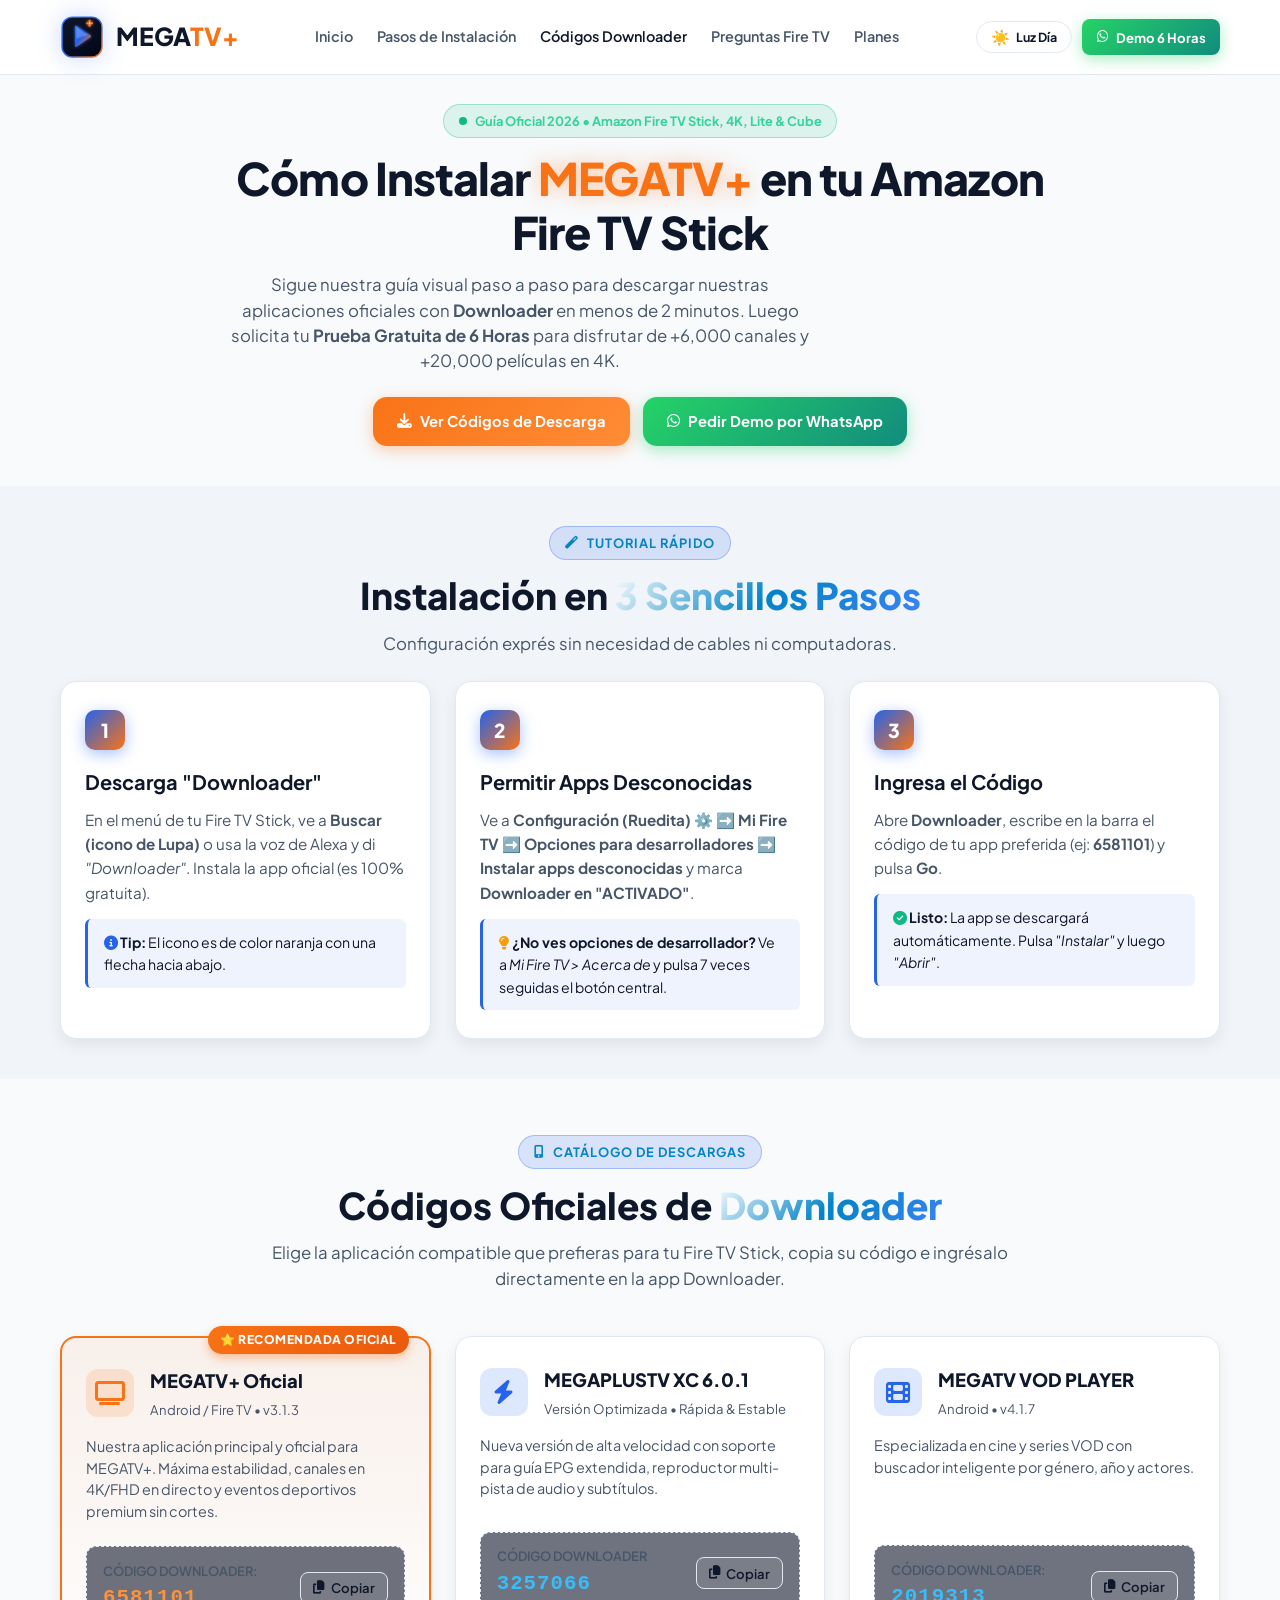
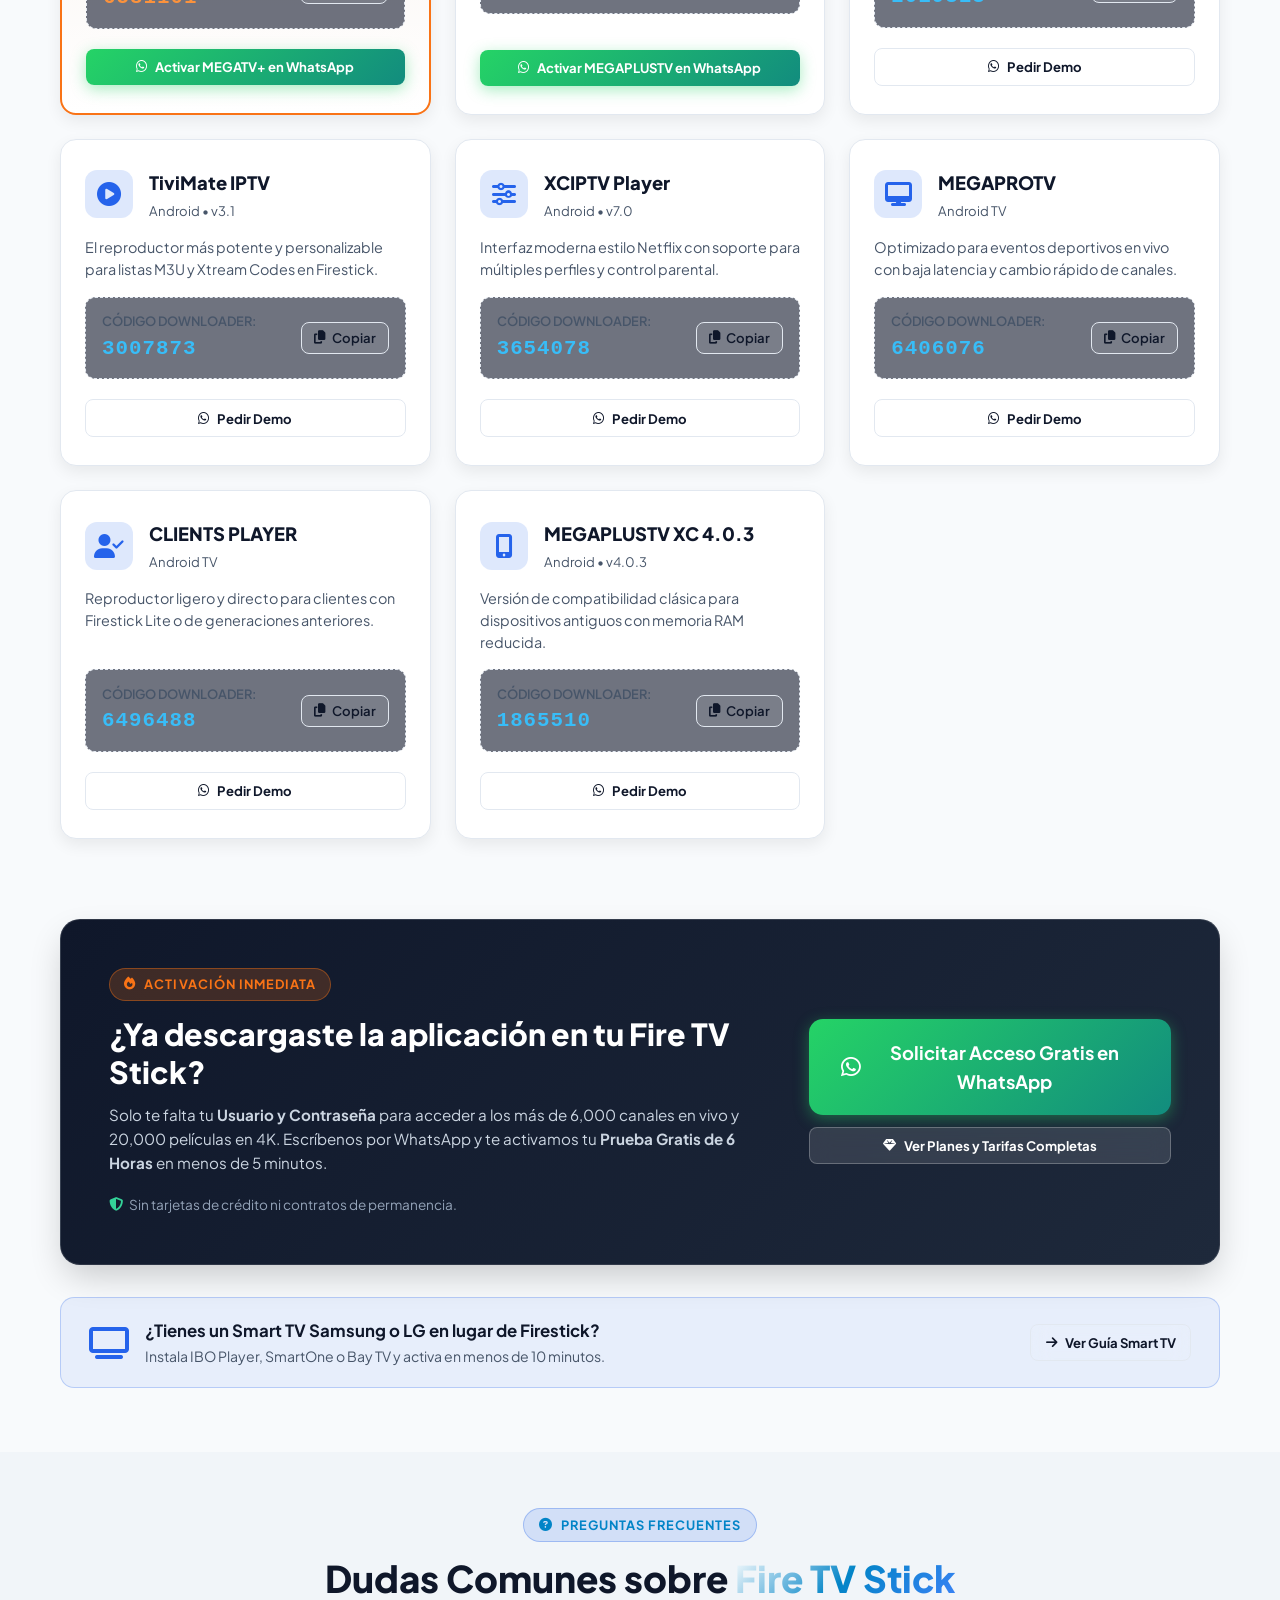
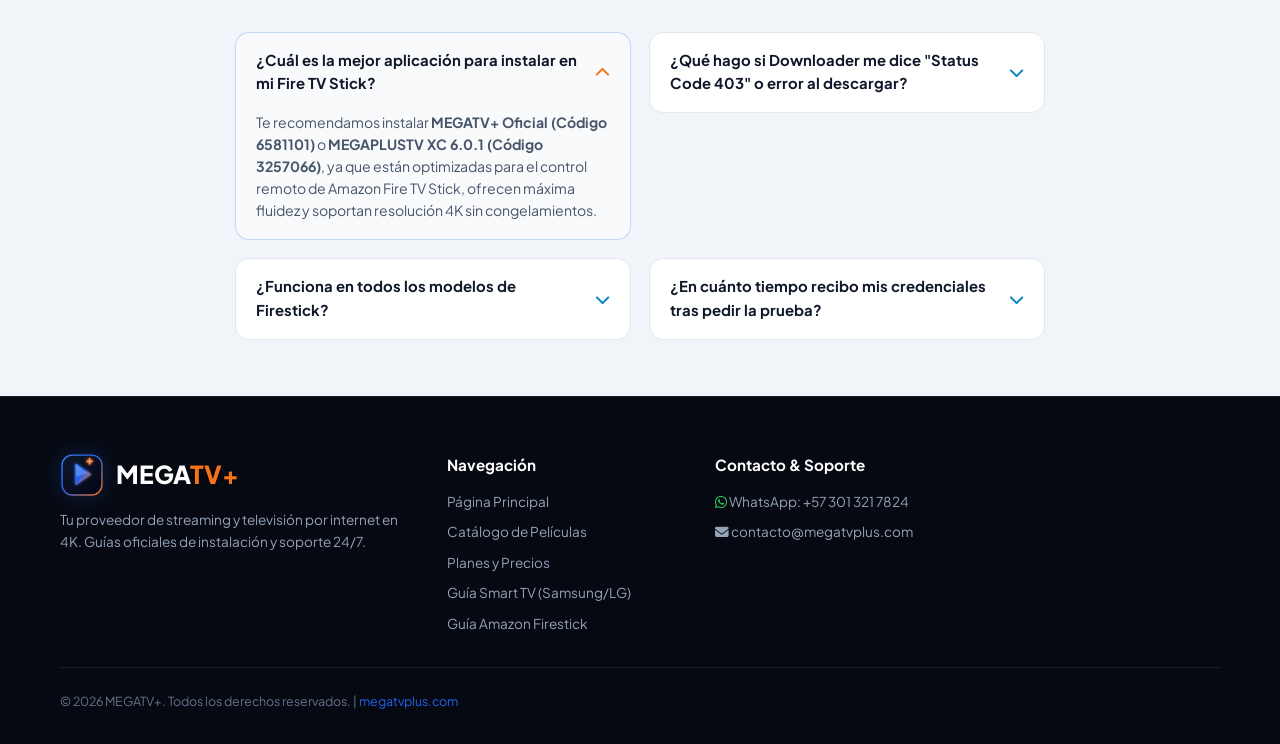
==== commit 0b25fe55: "feat(landing): add smart-tv.html landing page, official app logos, green WhatsApp buttons, and fix t" ====
--- a/fire-stick.html
+++ b/fire-stick.html
@@ -10,6 +10,7 @@
     <meta name="keywords" content="como instalar iptv en firestick, instalar megatv fire tv stick, codigos downloader megatv, megatv plus downloader, tivimate firestick, megatv plus fire stick, iptv amazon fire tv, demo gratis iptv 6 horas">
     <meta name="author" content="MegaTV">
     <meta name="robots" content="index, follow, max-snippet:-1, max-image-preview:large, max-video-preview:-1">
+    <meta name="msvalidate.01" content="DC9221FCF976FD66A8FCDBB11D22C88C">
     <link rel="canonical" href="https://megatvplus.com/fire-stick.html">
 
     <!-- Open Graph / Redes Sociales (Facebook, WhatsApp) -->
@@ -348,7 +349,7 @@
                     <span class="theme-switch-icon" id="themeSwitchIcon">☀️</span>
                     <span class="theme-switch-text" id="themeSwitchText">Luz Día</span>
                 </button>
-                <a href="https://wa.me/573013217824?text=Hola!%20Tengo%20un%20Amazon%20Fire%20TV%20Stick%20y%20quiero%20mi%20Prueba%20Gratis%20de%206%20horas%20de%20MEGATV%2B." target="_blank" rel="noopener noreferrer" class="btn btn-primary btn-sm">
+                <a href="https://wa.me/573013217824?text=Hola!%20Tengo%20un%20Amazon%20Fire%20TV%20Stick%20y%20quiero%20mi%20Prueba%20Gratis%20de%206%20horas%20de%20MEGATV%2B." target="_blank" rel="noopener noreferrer" class="btn btn-whatsapp btn-sm">
                     <i class="fab fa-whatsapp"></i> Demo 6 Horas
                 </a>
             </div>
@@ -374,7 +375,7 @@
                     <a href="#apps" class="btn btn-primary">
                         <i class="fas fa-download"></i> Ver Códigos de Descarga
                     </a>
-                    <a href="https://wa.me/573013217824?text=Hola!%20Ya%20tengo%20instalada%20la%20app%20en%20mi%20Amazon%20Fire%20TV%20Stick%20y%20quiero%20mi%20Prueba%20Gratis%20de%206%20horas%20de%20MEGATV%2B." target="_blank" rel="noopener noreferrer" class="btn btn-secondary">
+                    <a href="https://wa.me/573013217824?text=Hola!%20Ya%20tengo%20instalada%20la%20app%20en%20mi%20Amazon%20Fire%20TV%20Stick%20y%20quiero%20mi%20Prueba%20Gratis%20de%206%20horas%20de%20MEGATV%2B." target="_blank" rel="noopener noreferrer" class="btn btn-whatsapp">
                         <i class="fab fa-whatsapp"></i> Pedir Demo por WhatsApp
                     </a>
                 </div>
@@ -474,15 +475,14 @@
                                 <i class="fas fa-copy"></i> Copiar
                             </button>
                         </div>
-                        <a href="https://wa.me/573013217824?text=Hola!%20Ya%20descargu%C3%A9%20MEGATV%2B%20(c%C3%B3digo%206581101)%20en%20mi%20Fire%20TV%20Stick%20y%20quiero%20mi%20Prueba%20Gratis%20de%206%20horas." target="_blank" rel="noopener noreferrer" class="btn btn-primary btn-full btn-sm">
-                            <i class="fab fa-whatsapp"></i> Pedir Demo para esta App
+                        <a href="https://wa.me/573013217824?text=Hola!%20Ya%20descargu%C3%A9%20MEGATV%2B%20(c%C3%B3digo%206581101)%20en%20mi%20Fire%20TV%20Stick%20y%20quiero%20mi%20Prueba%20Gratis%20de%206%20horas." target="_blank" rel="noopener noreferrer" class="btn btn-whatsapp btn-full btn-sm">
+                            <i class="fab fa-whatsapp"></i> Activar MEGATV+ en WhatsApp
                         </a>
                     </div>
                 </div>
 
-                <!-- 2. MEGAPLUSTV XC 6.0.1 (DESTACADA ALTERNATIVA) -->
-                <div class="app-item-card featured">
-                    <span class="featured-pill">🚀 ALTA ESTABILIDAD</span>
+                <!-- 2. MEGAPLUSTV XC 6.0.1 -->
+                <div class="app-item-card">
                     <div>
                         <div class="app-header">
                             <div class="app-icon-box">
@@ -490,26 +490,28 @@
                             </div>
                             <div>
                                 <h3 class="app-name">MEGAPLUSTV XC 6.0.1</h3>
-                                <div class="app-meta">Android / Fire TV • v6.1</div>
-                            </div>
-                        </div>
-                        <p style="font-size: 0.9rem; color: var(--text-muted); line-height: 1.5; margin-bottom: 0.5rem;">
-                            Versión con motor de reproducción acelerado por hardware, ideal para conexiones moderadas y navegación ultra rápida en Firestick.
+                                <div class="app-meta">Versión Optimizada • Rápida &amp; Estable</div>
+                            </div>
+                        </div>
+
+                        <p style="color: var(--text-muted); font-size: 0.9rem; line-height: 1.5;">
+                            Nueva versión de alta velocidad con soporte para guía EPG extendida, reproductor multi-pista de audio y subtítulos.
                         </p>
                     </div>
 
-                    <div>
-                        <div class="app-code-box">
-                            <div>
-                                <div class="app-code-label">Código Downloader:</div>
-                                <div class="app-code-num">3257066</div>
-                            </div>
-                            <button class="copy-code-btn" onclick="copyCode('3257066', this)">
-                                <i class="fas fa-copy"></i> Copiar
-                            </button>
-                        </div>
-                        <a href="https://wa.me/573013217824?text=Hola!%20Descargu%C3%A9%20MEGAPLUSTV%20XC%20(c%C3%B3digo%203257066)%20en%20mi%20Firestick%20y%20quiero%20mi%20Demo%20Gratis." target="_blank" rel="noopener noreferrer" class="btn btn-primary btn-full btn-sm">
-                            <i class="fab fa-whatsapp"></i> Pedir Demo
+                    <div class="app-code-box">
+                        <div>
+                            <div class="app-code-label">Código Downloader</div>
+                            <div class="app-code-num">3257066</div>
+                        </div>
+                        <button class="copy-code-btn" onclick="copyCode('3257066', this)">
+                            <i class="fas fa-copy"></i> Copiar
+                        </button>
+                    </div>
+
+                    <div>
+                        <a href="https://wa.me/573013217824?text=Hola!%20Descargu%C3%A9%20MEGAPLUSTV%20XC%20(c%C3%B3digo%203257066)%20en%20mi%20Firestick%20y%20quiero%20mi%20Demo%20Gratis." target="_blank" rel="noopener noreferrer" class="btn btn-whatsapp btn-full btn-sm">
+                            <i class="fab fa-whatsapp"></i> Activar MEGAPLUSTV en WhatsApp
                         </a>
                     </div>
                 </div>
@@ -736,7 +738,7 @@
                         </div>
                     </div>
                     <div class="demo-actions">
-                        <a href="https://wa.me/573013217824?text=Hola!%20Ya%20instal%C3%A9%20la%20app%20en%20mi%20Amazon%20Fire%20TV%20Stick%20y%20quiero%20mis%20datos%20de%20acceso%20para%20la%20Demo%20Gratis%20de%206%20horas." target="_blank" rel="noopener noreferrer" class="btn btn-primary btn-full" style="font-size: 1.15rem; padding: 1.15rem 2rem;">
+                        <a href="https://wa.me/573013217824?text=Hola!%20Ya%20instal%C3%A9%20la%20app%20en%20mi%20Amazon%20Fire%20TV%20Stick%20y%20quiero%20mis%20datos%20de%20acceso%20para%20la%20Demo%20Gratis%20de%206%20horas." target="_blank" rel="noopener noreferrer" class="btn btn-whatsapp btn-full" style="font-size: 1.15rem; padding: 1.15rem 2rem;">
                             <i class="fab fa-whatsapp" style="font-size: 1.4rem;"></i> Solicitar Acceso Gratis en WhatsApp
                         </a>
                         <a href="index.html#planes" class="btn btn-secondary btn-full btn-sm">
@@ -744,6 +746,20 @@
                         </a>
                     </div>
                 </div>
+            </div>
+
+            <!-- Banner hacia Smart TV -->
+            <div style="margin-top: 2rem; background: rgba(37, 99, 235, 0.08); border: 1px solid rgba(37, 99, 235, 0.25); border-radius: 14px; padding: 1.25rem 1.75rem; display: flex; align-items: center; justify-content: space-between; flex-wrap: wrap; gap: 1rem;">
+                <div style="display: flex; align-items: center; gap: 1rem;">
+                    <i class="fas fa-tv" style="font-size: 2rem; color: var(--primary);"></i>
+                    <div>
+                        <h4 style="margin: 0; font-size: 1.05rem; color: var(--text-main);">¿Tienes un Smart TV Samsung o LG en lugar de Firestick?</h4>
+                        <p style="margin: 0; font-size: 0.88rem; color: var(--text-muted);">Instala IBO Player, SmartOne o Bay TV y activa en menos de 10 minutos.</p>
+                    </div>
+                </div>
+                <a href="smart-tv.html" class="btn btn-secondary btn-sm">
+                    <i class="fas fa-arrow-right"></i> Ver Guía Smart TV
+                </a>
             </div>
         </div>
     </section>
@@ -825,13 +841,14 @@
                         <li><a href="index.html#inicio">Página Principal</a></li>
                         <li><a href="index.html#catalogo">Catálogo de Películas</a></li>
                         <li><a href="index.html#planes">Planes y Precios</a></li>
+                        <li><a href="smart-tv.html">Guía Smart TV (Samsung/LG)</a></li>
                         <li><a href="fire-stick.html">Guía Amazon Firestick</a></li>
                     </ul>
                 </div>
                 <div class="footer-col">
-                    <h4>Contacto & Soporte</h4>
+                    <h4>Contacto &amp; Soporte</h4>
                     <ul class="footer-links">
-                        <li><a href="https://wa.me/573013217824" target="_blank" rel="noopener noreferrer"><i class="fab fa-whatsapp"></i> WhatsApp: +57 301 321 7824</a></li>
+                        <li><a href="https://wa.me/573013217824" target="_blank" rel="noopener noreferrer"><i class="fab fa-whatsapp" style="color: #25d366;"></i> WhatsApp: +57 301 321 7824</a></li>
                         <li><a href="mailto:contacto@megatvplus.com"><i class="fas fa-envelope"></i> contacto@megatvplus.com</a></li>
                     </ul>
                 </div>
@@ -842,7 +859,7 @@
         </div>
     </footer>
 
-    <!-- Script de Copiado y Tema -->
+    <!-- Script de Copiado y Selector de Tema -->
     <script>
         // Función para copiar código de Downloader al portapapeles
         function copyCode(code, button) {
@@ -878,35 +895,55 @@
             });
         });
 
-        // Sincronización del Tema (Luz Día / Oscuro)
-        const themeBtn = document.getElementById('themeSwitchBtn');
-        const themeIcon = document.getElementById('themeSwitchIcon');
-        const themeText = document.getElementById('themeSwitchText');
-
-        function applyTheme(theme) {
-            if (theme === 'light') {
-                document.documentElement.setAttribute('data-theme', 'light');
-                if (themeIcon) themeIcon.textContent = '🌙';
-                if (themeText) themeText.textContent = 'Modo Noche';
-            } else {
-                document.documentElement.removeAttribute('data-theme');
-                if (themeIcon) themeIcon.textContent = '☀️';
-                if (themeText) themeText.textContent = 'Luz Día';
+        // Selector Interactivo de Tema (Luz Día / Cine OLED / Slate)
+        function initThemeSwitcher() {
+            const themeBtn = document.getElementById("themeSwitchBtn");
+            const themeIcon = document.getElementById("themeSwitchIcon");
+            const themeText = document.getElementById("themeSwitchText");
+
+            function applyTheme(theme) {
+                if (theme === "oled") {
+                    document.body.setAttribute("data-theme", "oled");
+                    if (themeIcon) themeIcon.textContent = "🌙";
+                    if (themeText) themeText.textContent = "Cine OLED";
+                    if (themeBtn) themeBtn.setAttribute("title", "Cambiar a Modo Slate");
+                } else if (theme === "slate") {
+                    document.body.setAttribute("data-theme", "slate");
+                    if (themeIcon) themeIcon.textContent = "🍏";
+                    if (themeText) themeText.textContent = "Slate Suave";
+                    if (themeBtn) themeBtn.setAttribute("title", "Cambiar a Modo Luz Día");
+                } else {
+                    document.body.removeAttribute("data-theme");
+                    document.body.setAttribute("data-theme", "light");
+                    if (themeIcon) themeIcon.textContent = "☀️";
+                    if (themeText) themeText.textContent = "Luz Día";
+                    if (themeBtn) themeBtn.setAttribute("title", "Cambiar a Modo Cine OLED");
+                }
             }
-        }
-
-        // Cargar tema guardado
-        const savedTheme = localStorage.getItem('megatv_theme') || 'dark';
-        applyTheme(savedTheme);
-
-        if (themeBtn) {
-            themeBtn.addEventListener('click', () => {
-                const currentTheme = document.documentElement.getAttribute('data-theme');
-                const newTheme = currentTheme === 'light' ? 'dark' : 'light';
-                localStorage.setItem('megatv_theme', newTheme);
-                applyTheme(newTheme);
-            });
-        }
+
+            // Cargar tema guardado o usar light por defecto
+            const savedTheme = localStorage.getItem("megatv_theme") || "light";
+            applyTheme(savedTheme);
+
+            if (themeBtn) {
+                themeBtn.addEventListener("click", () => {
+                    const currentTheme = document.body.getAttribute("data-theme") || "light";
+                    let nextTheme = "light";
+                    if (currentTheme === "light") {
+                        nextTheme = "oled";
+                    } else if (currentTheme === "oled") {
+                        nextTheme = "slate";
+                    } else {
+                        nextTheme = "light";
+                    }
+                    applyTheme(nextTheme);
+                    localStorage.setItem("megatv_theme", nextTheme);
+                });
+            }
+        }
+
+        document.addEventListener("DOMContentLoaded", initThemeSwitcher);
+        initThemeSwitcher();
     </script>
 </body>
 </html>
--- a/css/styles.css
+++ b/css/styles.css
@@ -253,13 +253,15 @@
 }
 
 .btn-whatsapp {
-    background: var(--whatsapp);
+    background: linear-gradient(135deg, #25d366 0%, #128c7e 100%);
     color: #ffffff;
-    box-shadow: 0 4px 15px var(--whatsapp-glow);
+    box-shadow: 0 4px 15px rgba(37, 211, 102, 0.4);
+    border: none;
 }
 
 .btn-whatsapp:hover {
-    background: var(--whatsapp-hover);
+    background: linear-gradient(135deg, #1ebe5d 0%, #0d7367 100%);
+    color: #ffffff;
     transform: translateY(-2px);
     box-shadow: 0 8px 25px rgba(37, 211, 102, 0.6);
 }
